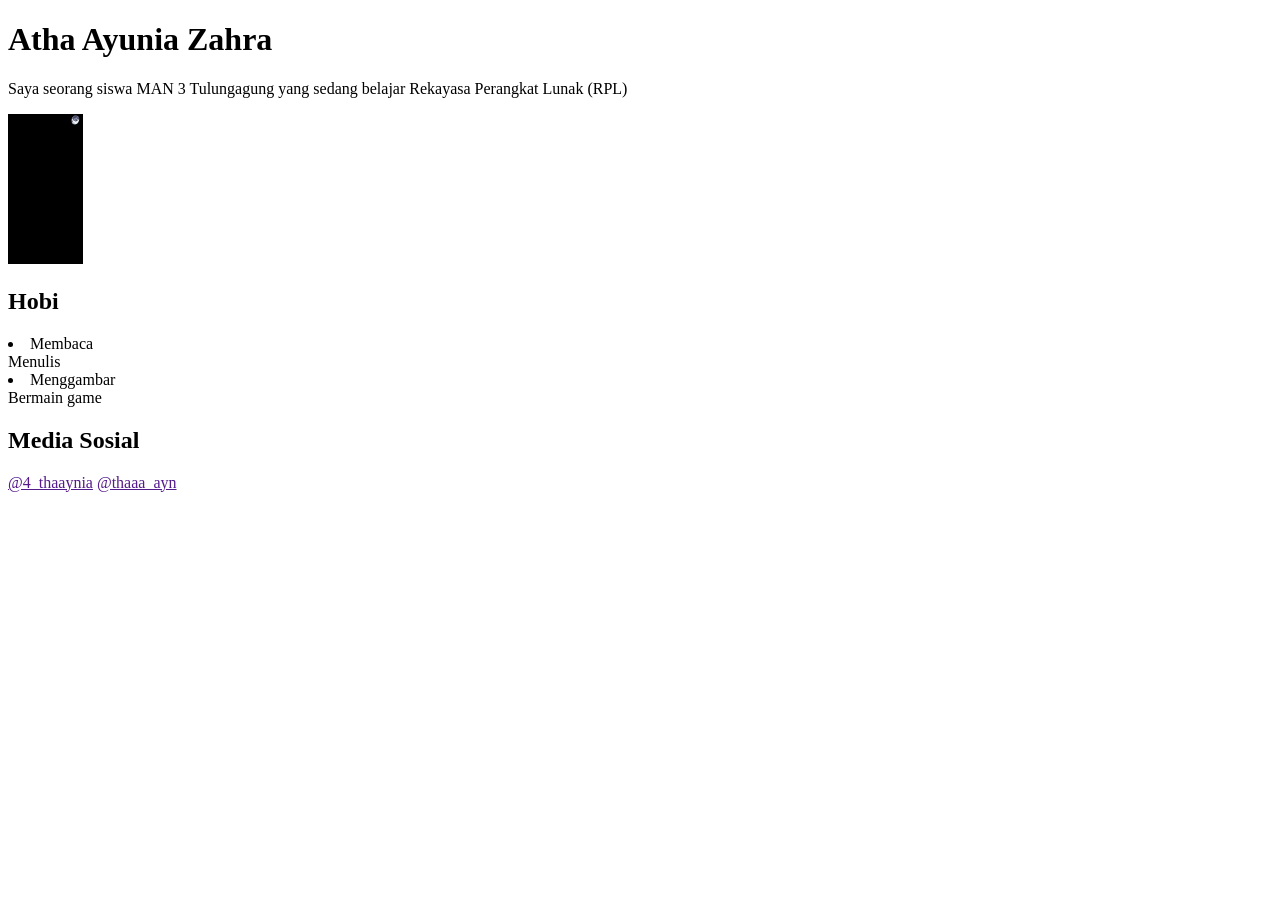
==== index.html @ d8264fe1 "Rename profile saya.html to index.html" ====
<!DOCTYPE html>
<html lang="en">

<head>
    <meta charset="UTF-8">
    <meta name="viewport" content="width=device-width, initial-scale=1.0">
    <title>Profile Saya</title>
</head>

<body>
    <h1>Atha Ayunia Zahra</h1>
    <p>Saya seorang siswa MAN 3 Tulungagung yang sedang
        belajar Rekayasa Perangkat Lunak (RPL)</p>
    <img src="images.png" alt="photo Profile" height="150px" />
    <section>
        <h2>Hobi</h2>
        <u1>
            <li>Membaca</li>
            <l1>Menulis</l1>
            <li>Menggambar</li>
            <l1>Bermain game</l1>
            </l1>
        </u1>
    </section>
    <section>
        <h2>Media Sosial</h2>
        <a href="">@4_thaaynia</a>
        <a href="">@thaaa_ayn</a>
    </section>
</body>

</html>
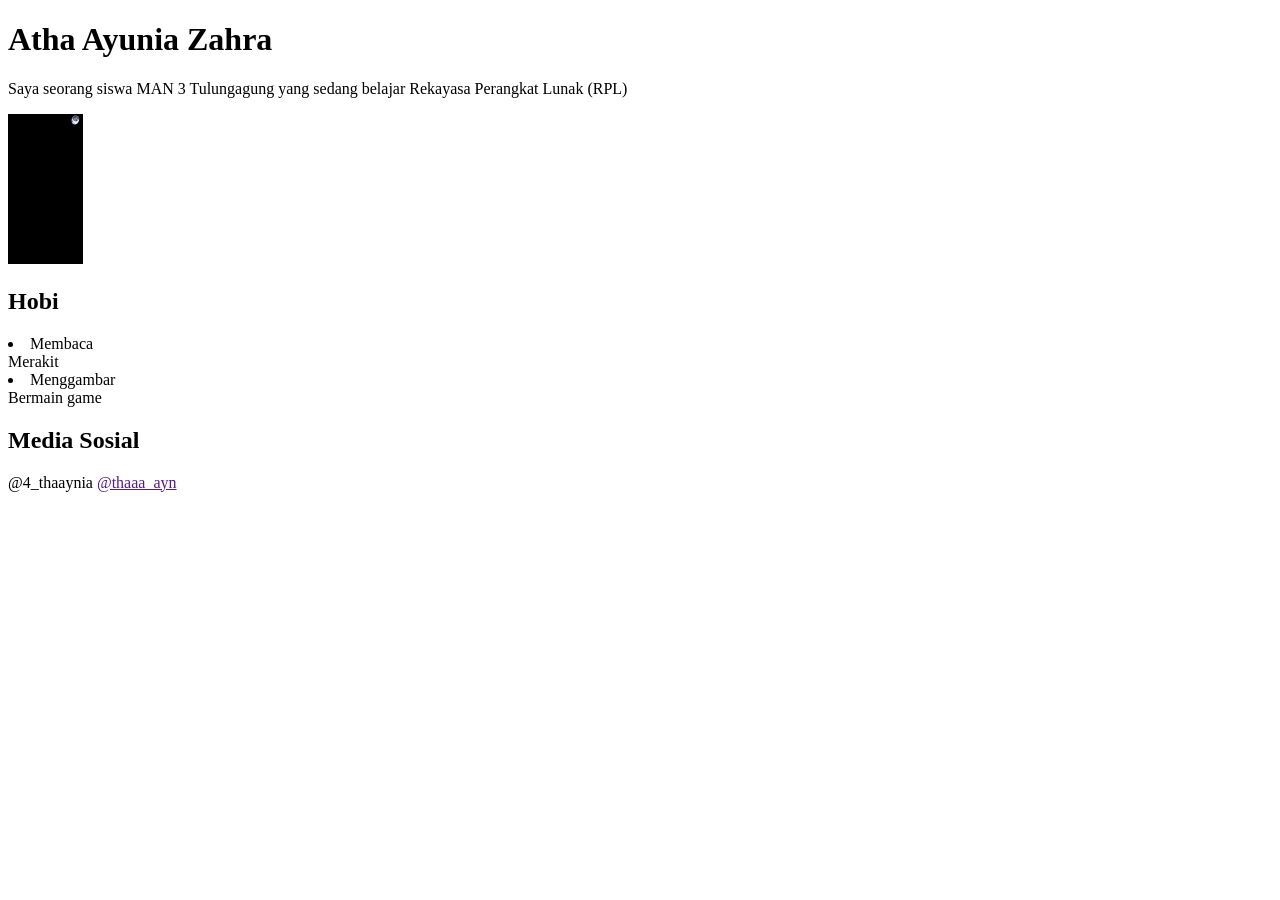
==== commit e0017187: "Merge branch 'main' of https://github.com/athaayunia3232-cpu/profile" ====
--- a/index.html
+++ b/index.html
@@ -16,7 +16,7 @@
         <h2>Hobi</h2>
         <u1>
             <li>Membaca</li>
-            <l1>Menulis</l1>
+            <l1>Merakit</l1>
             <li>Menggambar</li>
             <l1>Bermain game</l1>
             </l1>
@@ -24,7 +24,7 @@
     </section>
     <section>
         <h2>Media Sosial</h2>
-        <a href="">@4_thaaynia</a>
+        <a href=""></a> @4_thaaynia</a>
         <a href="">@thaaa_ayn</a>
     </section>
 </body>
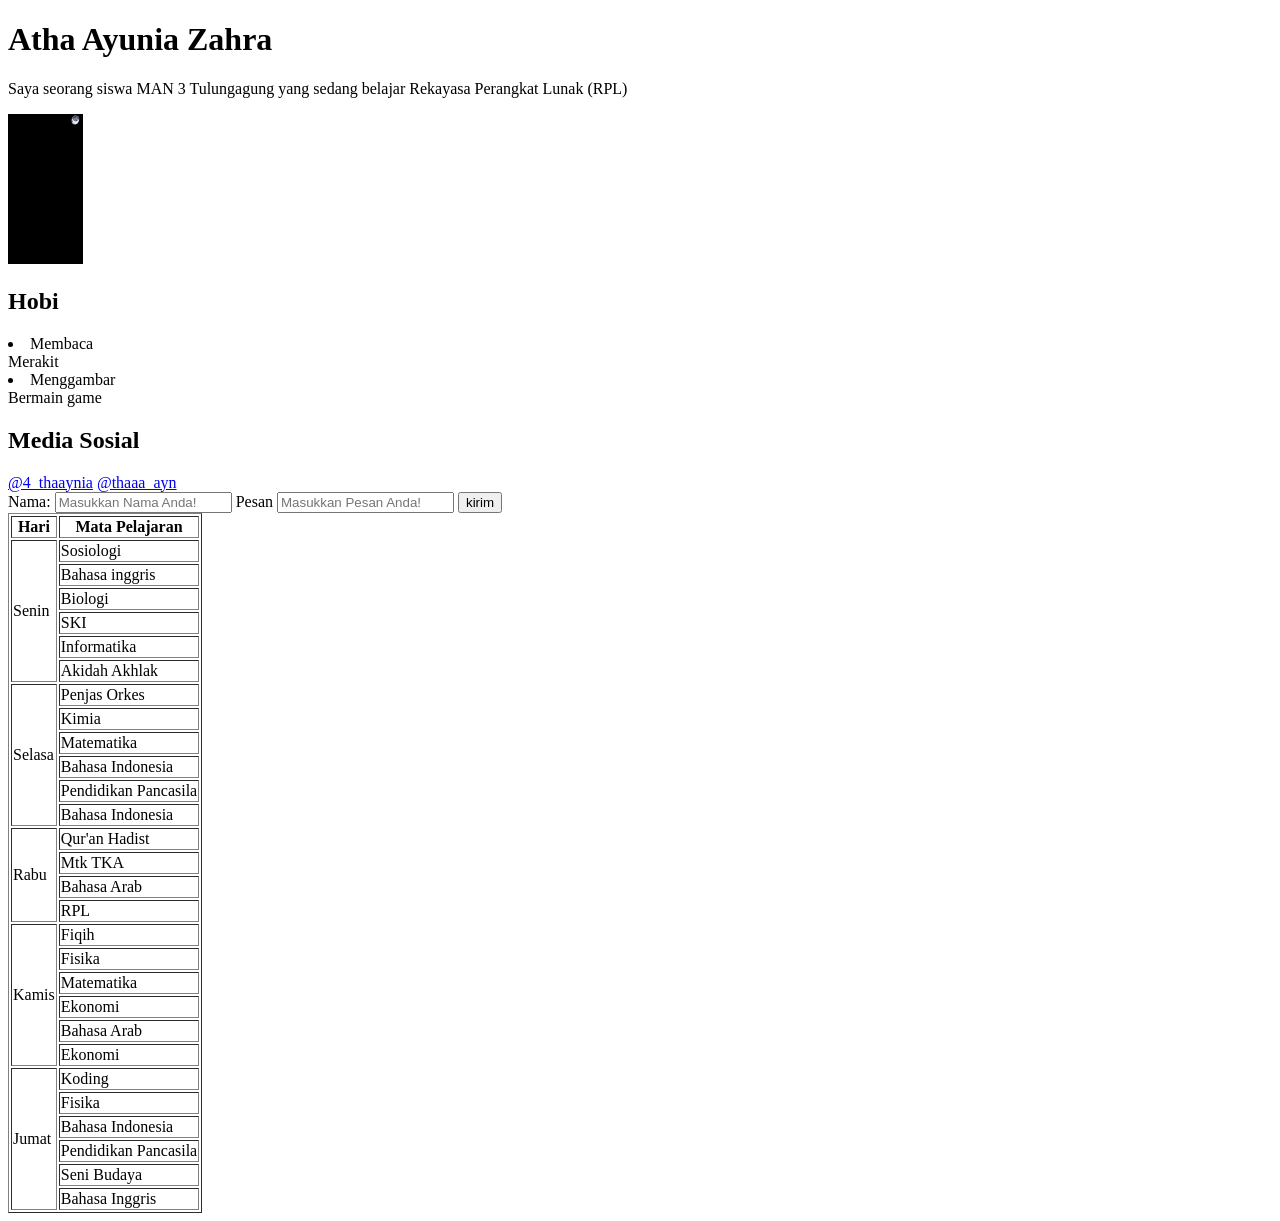
==== commit 3f5d4697: "Jadwal Pelajaran" ====
--- a/index.html
+++ b/index.html
@@ -23,10 +23,127 @@
         </u1>
     </section>
     <section>
-        <h2>Media Sosial</h2>
-        <a href=""></a> @4_thaaynia</a>
-        <a href="">@thaaa_ayn</a>
+        <div>
+            <h2>Media Sosial</h2>
+            <a href="https://instagram.com/4_thaaynia" target="_blank"> @4_thaaynia</a>
+            <a href="https://tiktok.com/thaaa_ayn" target="_blank"> @thaaa_ayn</a>
+        </div>
     </section>
+    <form>
+        <label>Nama:</label>
+        <input type="text" placeholder="Masukkan Nama Anda!">
+
+        <label>Pesan</label>
+        <input type="text" placeholder="Masukkan Pesan Anda!">
+
+        <button type="submit">kirim</button>
+    </form>
+    </section>
+    <!--Jadwal Pelajaran-->
+    <table border>
+        <thead>
+            <tr>
+                <th>Hari</th>
+                <th>Mata Pelajaran</th>
+            </tr>
+        </thead>
+
+        <tbody>
+            <tr>
+                <td rowspan="6">Senin</td>
+                <td>Sosiologi</td>
+            </tr>
+            <tr>
+                <td>Bahasa inggris</td>
+            </tr>
+            <tr>
+                <td>Biologi</td>
+            </tr>
+            <tr>
+                <td>SKI</td>
+            </tr>
+            <tr>
+                <td>Informatika</td>
+            </tr>
+            <tr>
+                <td>Akidah Akhlak</td>
+            </tr>
+            <tr>
+                <td rowspan="6">Selasa</td>
+                <td>Penjas Orkes</td>
+            </tr>
+            <tr>
+                <td>Kimia</td>
+            </tr>
+            <tr>
+                <td>Matematika</td>
+            </tr>
+            <tr>
+                <td>Bahasa Indonesia</td>
+            </tr>
+            <tr>
+                <td>Pendidikan Pancasila</td>
+            </tr>
+            <tr>
+                <td>Bahasa Indonesia</td>
+            </tr>
+            <tr>
+                <td rowspan="4">Rabu</td>
+                <td>Qur'an Hadist</td>
+            </tr>
+            <tr>
+                <td>Mtk TKA</td>
+            </tr>
+            <tr>
+                <td>Bahasa Arab</td>
+            </tr>
+            <tr>
+                <td>RPL</td>
+            </tr>
+            <tr>
+                <td rowspan="6">Kamis</td>
+                <td>Fiqih</td>
+            </tr>
+            <tr>
+                <td>Fisika</td>
+            </tr>
+            <tr>
+                <td>Matematika</td>
+            </tr>
+            <tr>
+                <td>Ekonomi</td>
+            </tr>
+            <tr>
+                <td>Bahasa Arab</td>
+            </tr>
+            <tr>
+                <td>Ekonomi</td>
+            </tr>
+            <tr>
+                <td rowspan="6">Jumat</td>
+                <td>Koding</td>
+            </tr>
+            <tr>
+                <td>Fisika</td>
+            </tr>
+            <tr>
+                <td>Bahasa Indonesia</td>
+            </tr>
+            <tr>
+                <td>Pendidikan Pancasila</td>
+            </tr>
+            <tr>
+                <td>Seni Budaya</td>
+            </tr>
+            <tr>
+                <td>Bahasa Inggris</td>
+            </tr>
+
+            <body></body>
+        </tbody>
+
+    </table>
+
 </body>
 
-</html>
+</html>
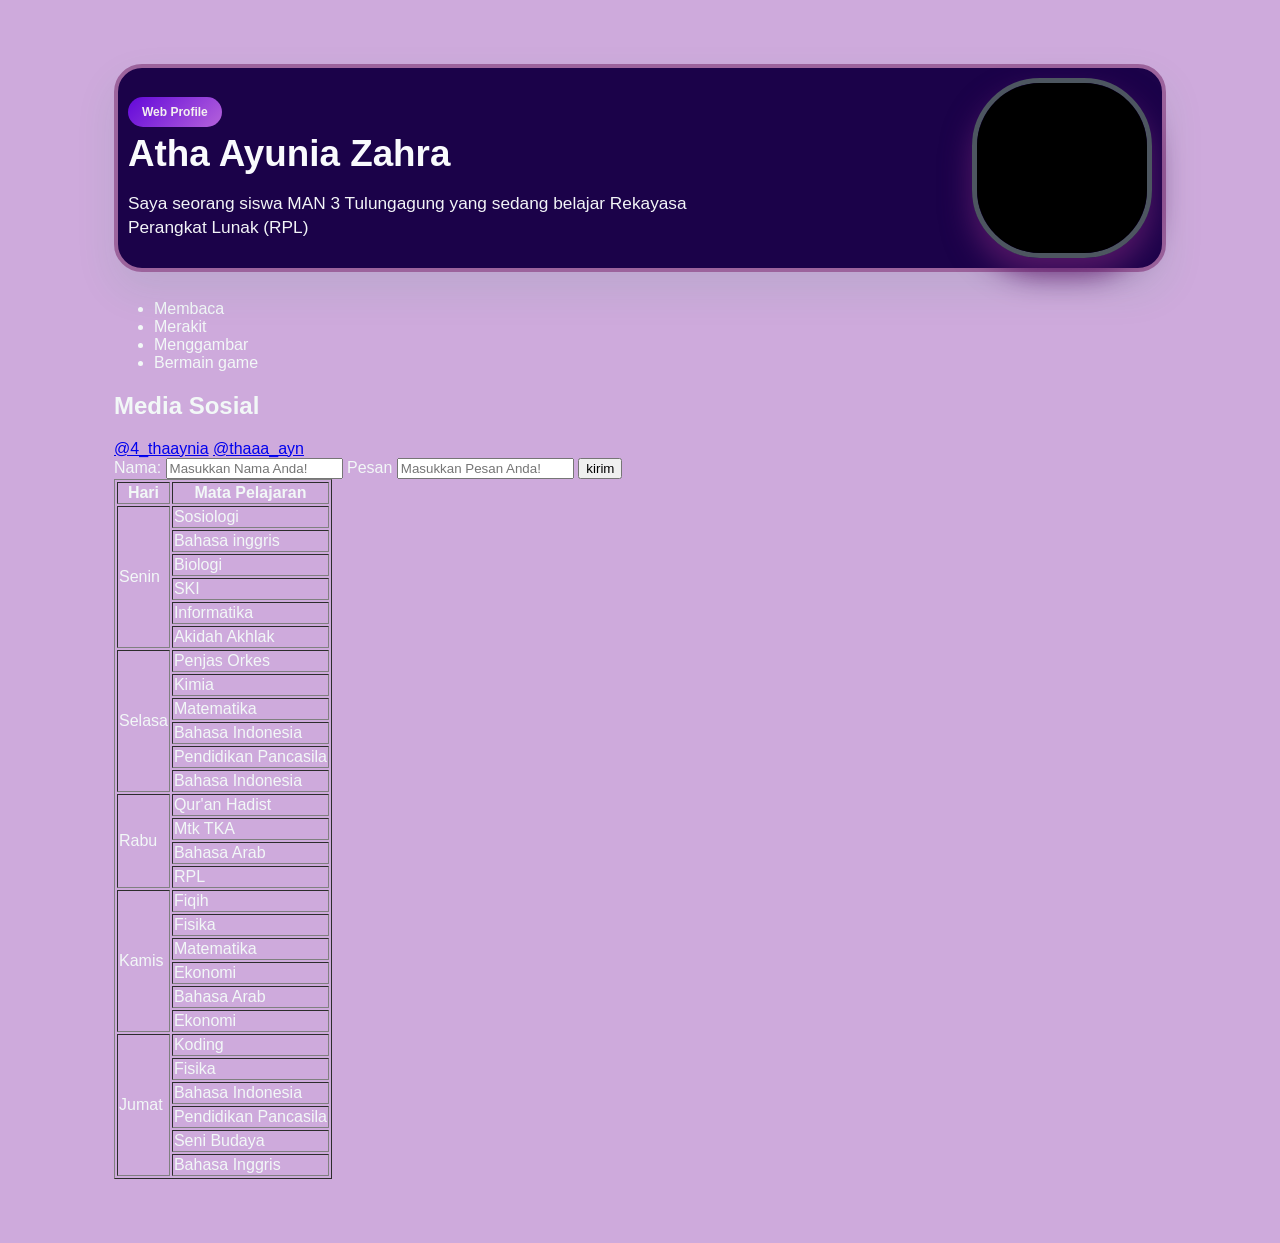
==== commit 6110d288: "web profile" ====
--- a/index.html
+++ b/index.html
@@ -5,145 +5,148 @@
     <meta charset="UTF-8">
     <meta name="viewport" content="width=device-width, initial-scale=1.0">
     <title>Profile Saya</title>
+    <link rel="stylesheet" href="style.css">
 </head>
 
 <body>
-    <h1>Atha Ayunia Zahra</h1>
-    <p>Saya seorang siswa MAN 3 Tulungagung yang sedang
-        belajar Rekayasa Perangkat Lunak (RPL)</p>
-    <img src="images.png" alt="photo Profile" height="150px" />
-    <section>
-        <h2>Hobi</h2>
-        <u1>
+    <div class="page">
+        <header class="hero">
+            <div class="profile-content">
+                <span class="badge">Web Profile</span>
+                <h1 id="text1" class="judul judul-besar">Atha Ayunia Zahra</h1>
+                <p id="text2" class="judul">
+                    Saya seorang siswa MAN 3 Tulungagung yang sedang
+                    belajar Rekayasa Perangkat Lunak (RPL)
+                </p>
+            </div>
+            <img src="images.png" alt="photo Profile" class="profile-photo">
+        </header>
+
+        <ul>
             <li>Membaca</li>
-            <l1>Merakit</l1>
+            <li>Merakit</li>
             <li>Menggambar</li>
-            <l1>Bermain game</l1>
-            </l1>
-        </u1>
-    </section>
-    <section>
-        <div>
-            <h2>Media Sosial</h2>
-            <a href="https://instagram.com/4_thaaynia" target="_blank"> @4_thaaynia</a>
-            <a href="https://tiktok.com/thaaa_ayn" target="_blank"> @thaaa_ayn</a>
-        </div>
-    </section>
-    <form>
-        <label>Nama:</label>
-        <input type="text" placeholder="Masukkan Nama Anda!">
+            <li>Bermain game</li>
+        </ul>
+        </section>
+        <section>
+            <div>
+                <h2>Media Sosial</h2>
+                <a href="https://instagram.com/4_thaaynia" target="_blank"> @4_thaaynia</a>
+                <a href="https://www.tiktok.com/@thaaa_ayn?is_from_webapp=1&sender_device=pc" target="_blank">
+                    @thaaa_ayn</a>
+            </div>
+        </section>
+        <form>
+            <label>Nama:</label>
+            <input type="text" placeholder="Masukkan Nama Anda!">
 
-        <label>Pesan</label>
-        <input type="text" placeholder="Masukkan Pesan Anda!">
+            <label>Pesan</label>
+            <input type="text" placeholder="Masukkan Pesan Anda!">
 
-        <button type="submit">kirim</button>
-    </form>
-    </section>
-    <!--Jadwal Pelajaran-->
-    <table border>
-        <thead>
-            <tr>
-                <th>Hari</th>
-                <th>Mata Pelajaran</th>
-            </tr>
-        </thead>
+            <button type="submit">kirim</button>
+        </form>
+        </section>
+        <!--Jadwal Pelajaran-->
+        <table border>
+            <thead>
+                <tr>
+                    <th>Hari</th>
+                    <th>Mata Pelajaran</th>
+                </tr>
+            </thead>
 
-        <tbody>
-            <tr>
-                <td rowspan="6">Senin</td>
-                <td>Sosiologi</td>
-            </tr>
-            <tr>
-                <td>Bahasa inggris</td>
-            </tr>
-            <tr>
-                <td>Biologi</td>
-            </tr>
-            <tr>
-                <td>SKI</td>
-            </tr>
-            <tr>
-                <td>Informatika</td>
-            </tr>
-            <tr>
-                <td>Akidah Akhlak</td>
-            </tr>
-            <tr>
-                <td rowspan="6">Selasa</td>
-                <td>Penjas Orkes</td>
-            </tr>
-            <tr>
-                <td>Kimia</td>
-            </tr>
-            <tr>
-                <td>Matematika</td>
-            </tr>
-            <tr>
-                <td>Bahasa Indonesia</td>
-            </tr>
-            <tr>
-                <td>Pendidikan Pancasila</td>
-            </tr>
-            <tr>
-                <td>Bahasa Indonesia</td>
-            </tr>
-            <tr>
-                <td rowspan="4">Rabu</td>
-                <td>Qur'an Hadist</td>
-            </tr>
-            <tr>
-                <td>Mtk TKA</td>
-            </tr>
-            <tr>
-                <td>Bahasa Arab</td>
-            </tr>
-            <tr>
-                <td>RPL</td>
-            </tr>
-            <tr>
-                <td rowspan="6">Kamis</td>
-                <td>Fiqih</td>
-            </tr>
-            <tr>
-                <td>Fisika</td>
-            </tr>
-            <tr>
-                <td>Matematika</td>
-            </tr>
-            <tr>
-                <td>Ekonomi</td>
-            </tr>
-            <tr>
-                <td>Bahasa Arab</td>
-            </tr>
-            <tr>
-                <td>Ekonomi</td>
-            </tr>
-            <tr>
-                <td rowspan="6">Jumat</td>
-                <td>Koding</td>
-            </tr>
-            <tr>
-                <td>Fisika</td>
-            </tr>
-            <tr>
-                <td>Bahasa Indonesia</td>
-            </tr>
-            <tr>
-                <td>Pendidikan Pancasila</td>
-            </tr>
-            <tr>
-                <td>Seni Budaya</td>
-            </tr>
-            <tr>
-                <td>Bahasa Inggris</td>
-            </tr>
-
-            <body></body>
-        </tbody>
-
-    </table>
-
+            <tbody>
+                <tr>
+                    <td rowspan="6">Senin</td>
+                    <td>Sosiologi</td>
+                </tr>
+                <tr>
+                    <td>Bahasa inggris</td>
+                </tr>
+                <tr>
+                    <td>Biologi</td>
+                </tr>
+                <tr>
+                    <td>SKI</td>
+                </tr>
+                <tr>
+                    <td>Informatika</td>
+                </tr>
+                <tr>
+                    <td>Akidah Akhlak</td>
+                </tr>
+                <tr>
+                    <td rowspan="6">Selasa</td>
+                    <td>Penjas Orkes</td>
+                </tr>
+                <tr>
+                    <td>Kimia</td>
+                </tr>
+                <tr>
+                    <td>Matematika</td>
+                </tr>
+                <tr>
+                    <td>Bahasa Indonesia</td>
+                </tr>
+                <tr>
+                    <td>Pendidikan Pancasila</td>
+                </tr>
+                <tr>
+                    <td>Bahasa Indonesia</td>
+                </tr>
+                <tr>
+                    <td rowspan="4">Rabu</td>
+                    <td>Qur'an Hadist</td>
+                </tr>
+                <tr>
+                    <td>Mtk TKA</td>
+                </tr>
+                <tr>
+                    <td>Bahasa Arab</td>
+                </tr>
+                <tr>
+                    <td>RPL</td>
+                </tr>
+                <tr>
+                    <td rowspan="6">Kamis</td>
+                    <td>Fiqih</td>
+                </tr>
+                <tr>
+                    <td>Fisika</td>
+                </tr>
+                <tr>
+                    <td>Matematika</td>
+                </tr>
+                <tr>
+                    <td>Ekonomi</td>
+                </tr>
+                <tr>
+                    <td>Bahasa Arab</td>
+                </tr>
+                <tr>
+                    <td>Ekonomi</td>
+                </tr>
+                <tr>
+                    <td rowspan="6">Jumat</td>
+                    <td>Koding</td>
+                </tr>
+                <tr>
+                    <td>Fisika</td>
+                </tr>
+                <tr>
+                    <td>Bahasa Indonesia</td>
+                </tr>
+                <tr>
+                    <td>Pendidikan Pancasila</td>
+                </tr>
+                <tr>
+                    <td>Seni Budaya</td>
+                </tr>
+                <tr>
+                    <td>Bahasa Inggris</td>
+                </tr>
+            </tbody>
+        </table>
 </body>
-
 </html>
--- a/style.css
+++ b/style.css
@@ -0,0 +1,77 @@
+* {
+    box-sizing: border-box;
+}
+
+body {
+    margin: 0;
+    font-family: 'Segoe UI', Tahoma, Geneva, Verdana, sans-serif;
+    background-color: hsla(283, 42%, 69%, 0.753);
+    color: rgb(242, 248, 247)
+}
+
+.page {
+    max-width: 1100px;
+    margin: 40px auto;
+    padding: 24px;
+}
+
+.hero {
+    display: flex;
+    align-items: center;
+    justify-content: space-between;
+    gap: 30px;
+    background: rgb(27, 2, 73);
+    backdrop-filter: blur(10px);
+    border: 4px solid hsl(300, 22%, 50%);
+    box-shadow: 0 18px 40px rgba(26, 145, 89, 0.1);
+    border-radius: 28px;
+    padding: 10px;
+    margin-bottom: 28px;
+}
+
+.profile-content {
+    flex: 1;
+}
+
+.badge {
+    display: inline-block;
+    background: linear-gradient(135deg, #6308da, hsl(281, 62%, 62%));
+    color: rgb(243, 240, 240);
+    padding: 8px 14px;
+    border-radius: 999px;
+    font-size: 12px;
+    font-weight: 700;
+}
+
+
+
+.judul {
+    margin: 0;
+    font-family: 'Plus Jakarta Sans', 'Segoe UI', Tahoma, Geneva, Verdana, sans-serif, sans-serif;
+    line-height: 1.4;
+}
+
+.judul-besar {
+    font-size: clamp(2.3rem, 2vw, 1.5rem);
+    font-weight: 800;
+    color: #f9fafd;
+    margin-top: 1px;
+}
+
+#text2 {
+    margin-top: 12px;
+    max-width: 620px;
+    font-size: 1.08rem;
+    color: hsl(216, 24%, 96%);
+    text-align: left;
+    background: transparent;
+}
+
+.profile-photo {
+    width: 180px;
+    height: 180px;
+    object-fit: cover;
+    border-radius: 68px;
+    border: 5px solid hsl(212, 11%, 34%);
+    box-shadow: 0 16px 30px rgba(89, 25, 105, 0.925);
+}
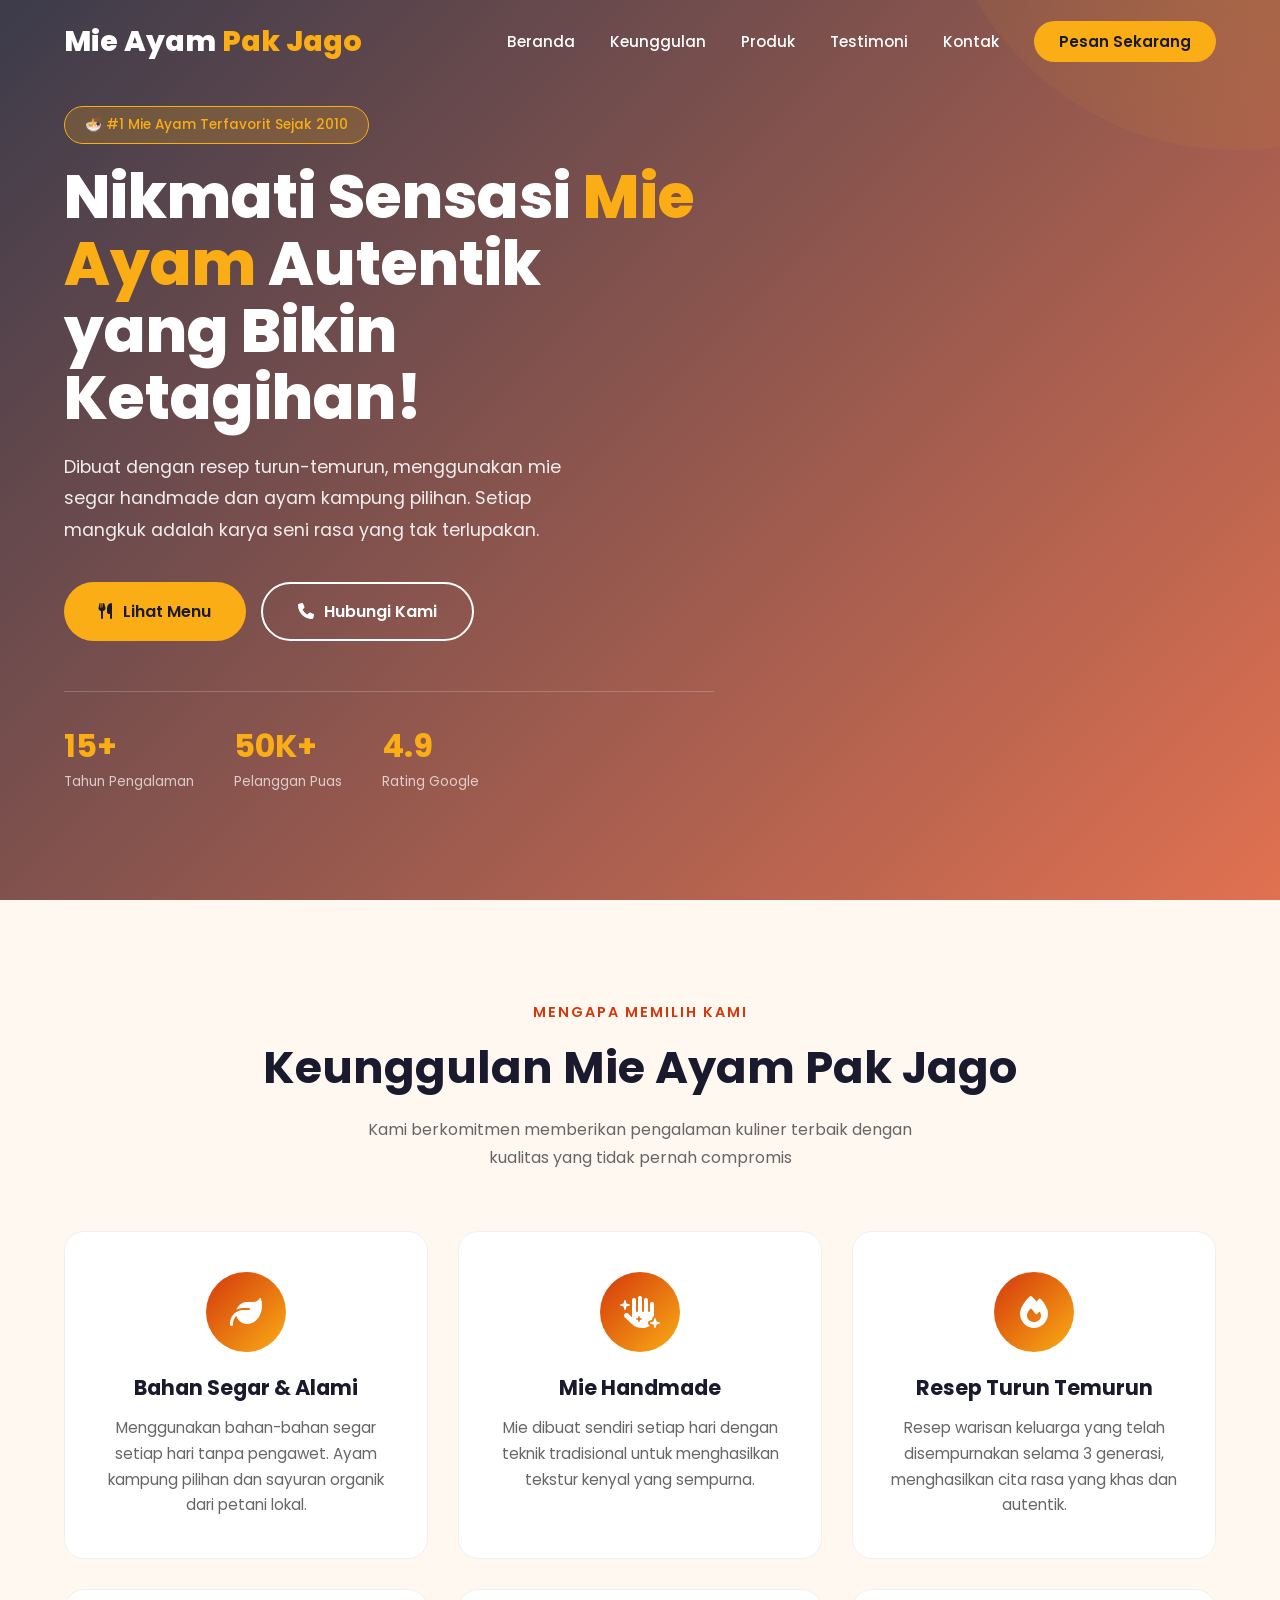
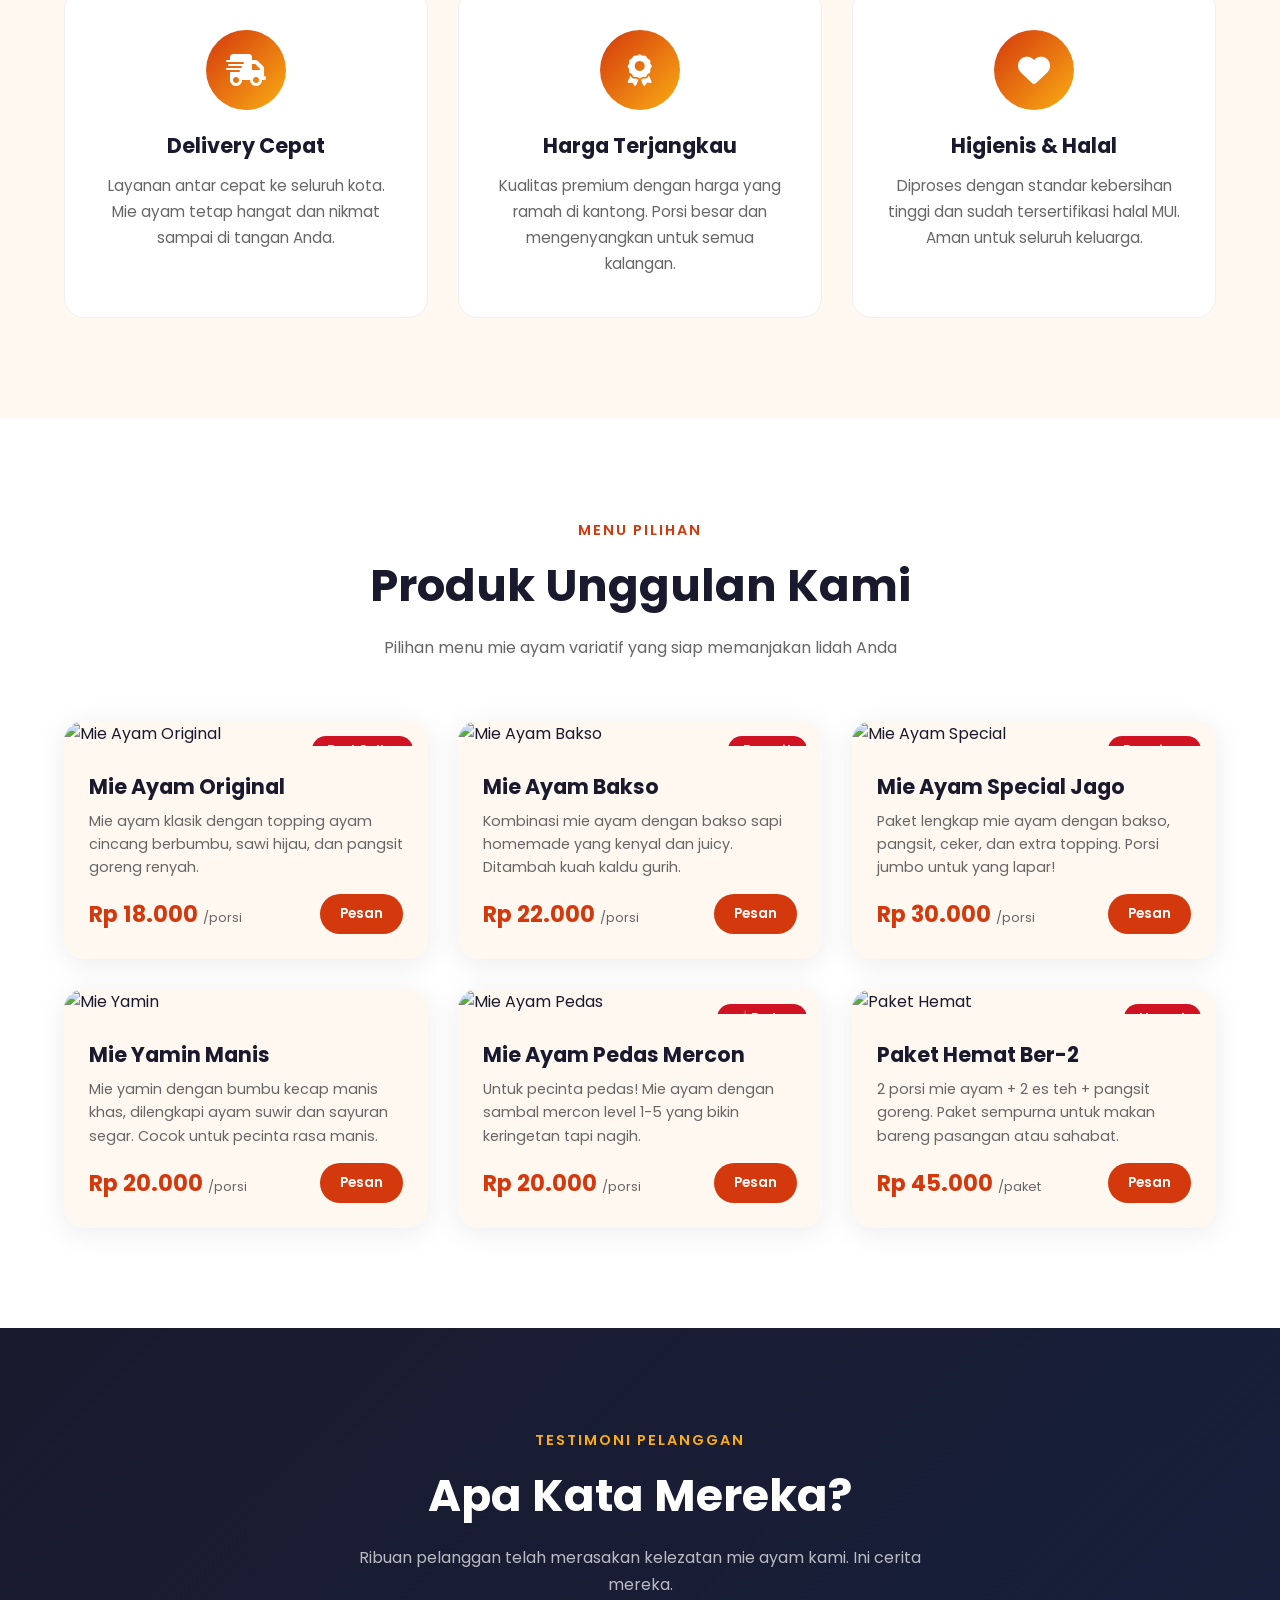
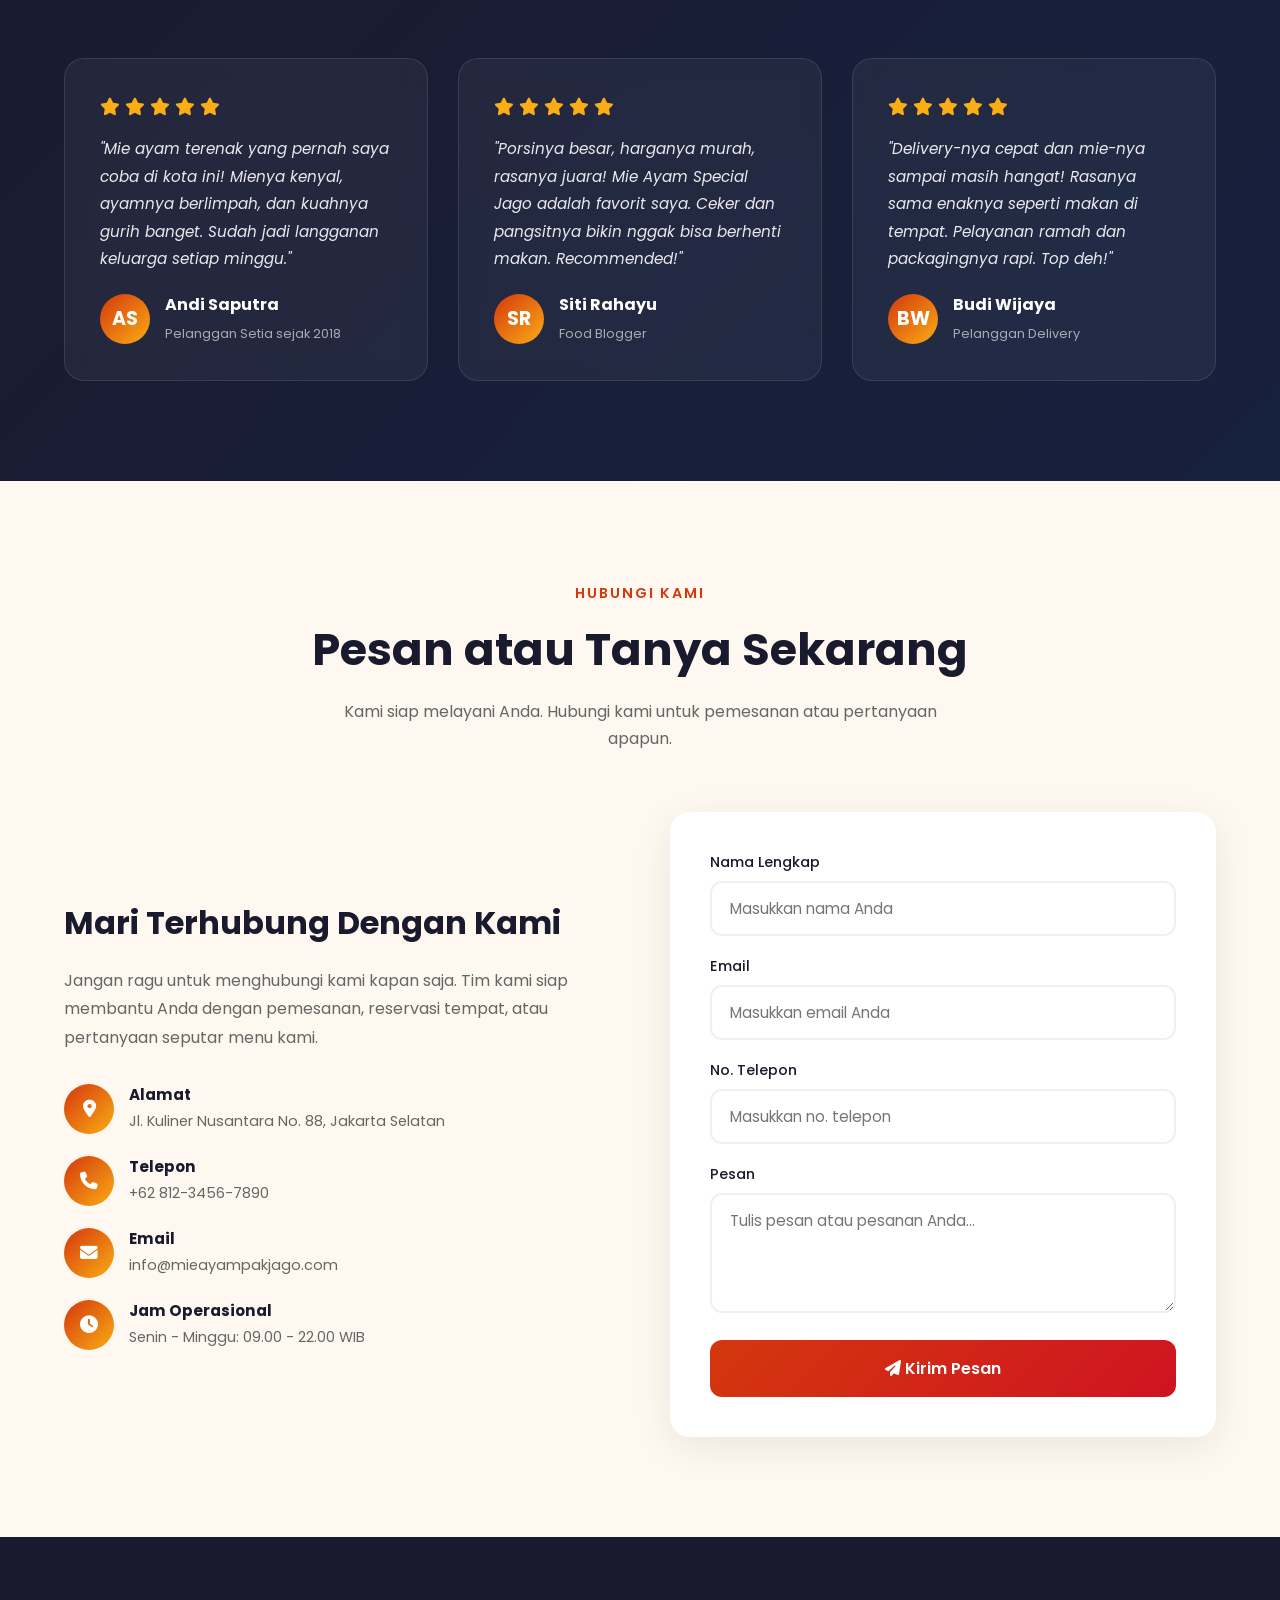
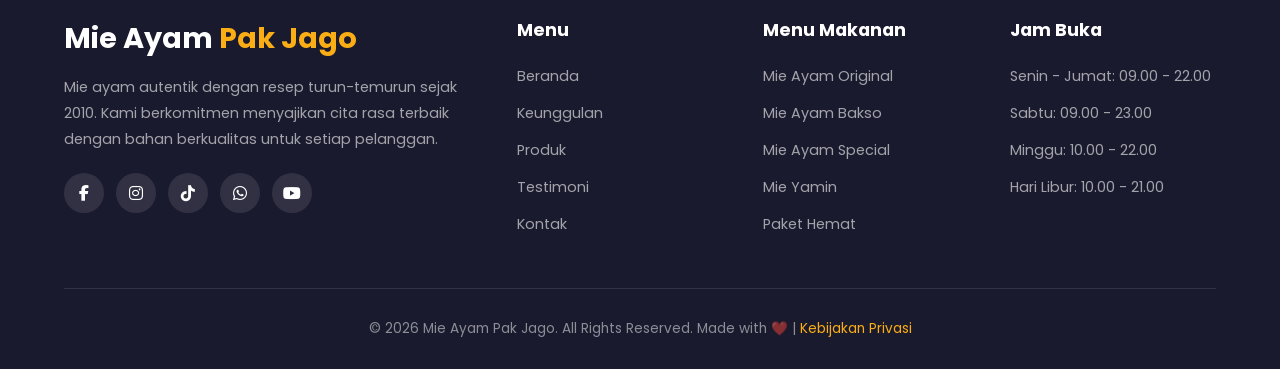
==== commit 43e10d82: "Landing Page" ====
--- a/index.html
+++ b/index.html
@@ -1,152 +1,1399 @@
 <!DOCTYPE html>
-<html lang="en">
-
+<html lang="id">
 <head>
     <meta charset="UTF-8">
     <meta name="viewport" content="width=device-width, initial-scale=1.0">
-    <title>Profile Saya</title>
-    <link rel="stylesheet" href="style.css">
+    <title>Mie Ayam Pak Jago - Mie Ayam Terenak di Kota</title>
+    <link href="https://fonts.googleapis.com/css2?family=Poppins:wght@300;400;500;600;700;800&display=swap" rel="stylesheet">
+    <link rel="stylesheet" href="https://cdnjs.cloudflare.com/ajax/libs/font-awesome/6.4.0/css/all.min.css">
+    <style>
+        * {
+            margin: 0;
+            padding: 0;
+            box-sizing: border-box;
+        }
+
+        :root {
+            --primary: #D4380D;
+            --secondary: #FAAD14;
+            --dark: #1A1A2E;
+            --light: #FFF8F0;
+            --accent: #CF1322;
+            --gray: #666;
+        }
+
+        html {
+            scroll-behavior: smooth;
+        }
+
+        body {
+            font-family: 'Poppins', sans-serif;
+            color: var(--dark);
+            overflow-x: hidden;
+            background: var(--light);
+        }
+
+        /* NAVBAR */
+        .navbar {
+            position: fixed;
+            top: 0;
+            left: 0;
+            width: 100%;
+            padding: 20px 5%;
+            display: flex;
+            justify-content: space-between;
+            align-items: center;
+            z-index: 1000;
+            transition: all 0.3s ease;
+        }
+
+        .navbar.scrolled {
+            background: rgba(255, 255, 255, 0.98);
+            padding: 12px 5%;
+            box-shadow: 0 2px 20px rgba(0,0,0,0.1);
+        }
+
+        .nav-logo {
+            font-size: 1.8rem;
+            font-weight: 800;
+            color: white;
+            text-decoration: none;
+            transition: color 0.3s;
+        }
+
+        .navbar.scrolled .nav-logo {
+            color: var(--primary);
+        }
+
+        .nav-logo span {
+            color: var(--secondary);
+        }
+
+        .nav-links {
+            display: flex;
+            list-style: none;
+            gap: 35px;
+        }
+
+        .nav-links a {
+            text-decoration: none;
+            color: white;
+            font-weight: 500;
+            font-size: 0.95rem;
+            transition: all 0.3s;
+            position: relative;
+        }
+
+        .navbar.scrolled .nav-links a {
+            color: var(--dark);
+        }
+
+        .nav-links a::after {
+            content: '';
+            position: absolute;
+            bottom: -5px;
+            left: 0;
+            width: 0;
+            height: 2px;
+            background: var(--secondary);
+            transition: width 0.3s;
+        }
+
+        .nav-links a:hover::after {
+            width: 100%;
+        }
+
+        .nav-links a:hover {
+            color: var(--secondary);
+        }
+
+        .nav-cta {
+            background: var(--secondary);
+            color: var(--dark) !important;
+            padding: 10px 25px;
+            border-radius: 50px;
+            font-weight: 600 !important;
+        }
+
+        .nav-cta::after {
+            display: none !important;
+        }
+
+        .nav-cta:hover {
+            background: var(--primary);
+            color: white !important;
+            transform: translateY(-2px);
+        }
+
+        .hamburger {
+            display: none;
+            flex-direction: column;
+            cursor: pointer;
+            gap: 5px;
+        }
+
+        .hamburger span {
+            width: 25px;
+            height: 3px;
+            background: white;
+            transition: all 0.3s;
+            border-radius: 2px;
+        }
+
+        .navbar.scrolled .hamburger span {
+            background: var(--dark);
+        }
+
+        /* HERO SECTION */
+        .hero {
+            min-height: 100vh;
+            background: linear-gradient(135deg, rgba(26, 26, 46, 0.85), rgba(212, 56, 13, 0.7)), 
+                        url('https://images.unsplash.com/photo-1569718212165-3a8278d5f624?w=1920') center/cover;
+            display: flex;
+            align-items: center;
+            padding: 0 5%;
+            position: relative;
+            overflow: hidden;
+        }
+
+        .hero::before {
+            content: '';
+            position: absolute;
+            top: -50%;
+            right: -20%;
+            width: 600px;
+            height: 600px;
+            background: radial-gradient(circle, rgba(250, 173, 20, 0.2), transparent);
+            border-radius: 50%;
+            animation: float 6s ease-in-out infinite;
+        }
+
+        @keyframes float {
+            0%, 100% { transform: translateY(0px); }
+            50% { transform: translateY(-30px); }
+        }
+
+        .hero-content {
+            max-width: 650px;
+            color: white;
+            animation: slideInLeft 1s ease;
+        }
+
+        @keyframes slideInLeft {
+            from { opacity: 0; transform: translateX(-50px); }
+            to { opacity: 1; transform: translateX(0); }
+        }
+
+        .hero-badge {
+            display: inline-block;
+            background: rgba(250, 173, 20, 0.2);
+            border: 1px solid var(--secondary);
+            color: var(--secondary);
+            padding: 8px 20px;
+            border-radius: 50px;
+            font-size: 0.85rem;
+            font-weight: 500;
+            margin-bottom: 20px;
+        }
+
+        .hero h1 {
+            font-size: 3.8rem;
+            font-weight: 800;
+            line-height: 1.1;
+            margin-bottom: 20px;
+        }
+
+        .hero h1 span {
+            color: var(--secondary);
+            position: relative;
+        }
+
+        .hero p {
+            font-size: 1.1rem;
+            line-height: 1.8;
+            opacity: 0.9;
+            margin-bottom: 35px;
+            max-width: 500px;
+        }
+
+        .hero-buttons {
+            display: flex;
+            gap: 15px;
+            flex-wrap: wrap;
+        }
+
+        .btn-primary {
+            background: var(--secondary);
+            color: var(--dark);
+            padding: 15px 35px;
+            border-radius: 50px;
+            text-decoration: none;
+            font-weight: 600;
+            font-size: 1rem;
+            transition: all 0.3s;
+            display: inline-flex;
+            align-items: center;
+            gap: 10px;
+            border: none;
+            cursor: pointer;
+        }
+
+        .btn-primary:hover {
+            background: white;
+            transform: translateY(-3px);
+            box-shadow: 0 10px 30px rgba(250, 173, 20, 0.4);
+        }
+
+        .btn-secondary {
+            background: transparent;
+            color: white;
+            padding: 15px 35px;
+            border-radius: 50px;
+            text-decoration: none;
+            font-weight: 600;
+            font-size: 1rem;
+            border: 2px solid white;
+            transition: all 0.3s;
+            display: inline-flex;
+            align-items: center;
+            gap: 10px;
+        }
+
+        .btn-secondary:hover {
+            background: white;
+            color: var(--dark);
+            transform: translateY(-3px);
+        }
+
+        .hero-stats {
+            display: flex;
+            gap: 40px;
+            margin-top: 50px;
+            padding-top: 30px;
+            border-top: 1px solid rgba(255,255,255,0.2);
+        }
+
+        .stat-item h3 {
+            font-size: 2rem;
+            color: var(--secondary);
+        }
+
+        .stat-item p {
+            font-size: 0.85rem;
+            opacity: 0.7;
+            margin-bottom: 0;
+        }
+
+        /* KEUNGGULAN SECTION */
+        .section {
+            padding: 100px 5%;
+        }
+
+        .section-header {
+            text-align: center;
+            margin-bottom: 60px;
+        }
+
+        .section-header .subtitle {
+            color: var(--primary);
+            font-weight: 600;
+            font-size: 0.9rem;
+            text-transform: uppercase;
+            letter-spacing: 2px;
+            margin-bottom: 10px;
+        }
+
+        .section-header h2 {
+            font-size: 2.8rem;
+            font-weight: 700;
+            color: var(--dark);
+            margin-bottom: 15px;
+        }
+
+        .section-header p {
+            color: var(--gray);
+            max-width: 600px;
+            margin: 0 auto;
+            line-height: 1.7;
+        }
+
+        .keunggulan-grid {
+            display: grid;
+            grid-template-columns: repeat(auto-fit, minmax(280px, 1fr));
+            gap: 30px;
+            max-width: 1200px;
+            margin: 0 auto;
+        }
+
+        .keunggulan-card {
+            background: white;
+            padding: 40px 30px;
+            border-radius: 20px;
+            text-align: center;
+            transition: all 0.3s;
+            border: 1px solid #f0f0f0;
+            position: relative;
+            overflow: hidden;
+        }
+
+        .keunggulan-card::before {
+            content: '';
+            position: absolute;
+            top: 0;
+            left: 0;
+            width: 100%;
+            height: 4px;
+            background: linear-gradient(90deg, var(--primary), var(--secondary));
+            transform: scaleX(0);
+            transition: transform 0.3s;
+        }
+
+        .keunggulan-card:hover::before {
+            transform: scaleX(1);
+        }
+
+        .keunggulan-card:hover {
+            transform: translateY(-10px);
+            box-shadow: 0 20px 60px rgba(0,0,0,0.1);
+        }
+
+        .keunggulan-icon {
+            width: 80px;
+            height: 80px;
+            background: linear-gradient(135deg, var(--primary), var(--secondary));
+            border-radius: 50%;
+            display: flex;
+            align-items: center;
+            justify-content: center;
+            margin: 0 auto 20px;
+            font-size: 2rem;
+            color: white;
+        }
+
+        .keunggulan-card h3 {
+            font-size: 1.3rem;
+            margin-bottom: 12px;
+            color: var(--dark);
+        }
+
+        .keunggulan-card p {
+            color: var(--gray);
+            line-height: 1.7;
+            font-size: 0.95rem;
+        }
+
+        /* PRODUK SECTION */
+        .produk-section {
+            background: white;
+        }
+
+        .produk-grid {
+            display: grid;
+            grid-template-columns: repeat(auto-fit, minmax(300px, 1fr));
+            gap: 30px;
+            max-width: 1200px;
+            margin: 0 auto;
+        }
+
+        .produk-card {
+            border-radius: 20px;
+            overflow: hidden;
+            box-shadow: 0 5px 30px rgba(0,0,0,0.08);
+            transition: all 0.3s;
+            background: var(--light);
+        }
+
+        .produk-card:hover {
+            transform: translateY(-10px);
+            box-shadow: 0 20px 60px rgba(0,0,0,0.15);
+        }
+
+        .produk-img {
+            width: 100%;
+            height: 250px;
+            object-fit: cover;
+            transition: transform 0.3s;
+        }
+
+        .produk-card:hover .produk-img {
+            transform: scale(1.05);
+        }
+
+        .produk-img-wrapper {
+            overflow: hidden;
+            position: relative;
+        }
+
+        .produk-badge {
+            position: absolute;
+            top: 15px;
+            right: 15px;
+            background: var(--accent);
+            color: white;
+            padding: 5px 15px;
+            border-radius: 50px;
+            font-size: 0.8rem;
+            font-weight: 600;
+        }
+
+        .produk-info {
+            padding: 25px;
+        }
+
+        .produk-info h3 {
+            font-size: 1.3rem;
+            margin-bottom: 8px;
+            color: var(--dark);
+        }
+
+        .produk-info p {
+            color: var(--gray);
+            font-size: 0.9rem;
+            line-height: 1.6;
+            margin-bottom: 15px;
+        }
+
+        .produk-footer {
+            display: flex;
+            justify-content: space-between;
+            align-items: center;
+        }
+
+        .produk-price {
+            font-size: 1.4rem;
+            font-weight: 700;
+            color: var(--primary);
+        }
+
+        .produk-price small {
+            font-size: 0.8rem;
+            color: var(--gray);
+            font-weight: 400;
+        }
+
+        .btn-order {
+            background: var(--primary);
+            color: white;
+            padding: 10px 20px;
+            border-radius: 50px;
+            text-decoration: none;
+            font-size: 0.85rem;
+            font-weight: 600;
+            transition: all 0.3s;
+        }
+
+        .btn-order:hover {
+            background: var(--dark);
+            transform: scale(1.05);
+        }
+
+        /* TESTIMONI SECTION */
+        .testimoni-section {
+            background: linear-gradient(135deg, var(--dark), #16213E);
+            color: white;
+        }
+
+        .testimoni-section .section-header h2 {
+            color: white;
+        }
+
+        .testimoni-section .section-header p {
+            color: rgba(255,255,255,0.7);
+        }
+
+        .testimoni-section .section-header .subtitle {
+            color: var(--secondary);
+        }
+
+        .testimoni-grid {
+            display: grid;
+            grid-template-columns: repeat(auto-fit, minmax(320px, 1fr));
+            gap: 30px;
+            max-width: 1200px;
+            margin: 0 auto;
+        }
+
+        .testimoni-card {
+            background: rgba(255,255,255,0.05);
+            backdrop-filter: blur(10px);
+            border: 1px solid rgba(255,255,255,0.1);
+            padding: 35px;
+            border-radius: 20px;
+            transition: all 0.3s;
+        }
+
+        .testimoni-card:hover {
+            background: rgba(255,255,255,0.1);
+            transform: translateY(-5px);
+        }
+
+        .testimoni-stars {
+            color: var(--secondary);
+            margin-bottom: 15px;
+            font-size: 1.1rem;
+        }
+
+        .testimoni-card p {
+            font-style: italic;
+            line-height: 1.8;
+            opacity: 0.9;
+            margin-bottom: 20px;
+            font-size: 0.95rem;
+        }
+
+        .testimoni-author {
+            display: flex;
+            align-items: center;
+            gap: 15px;
+        }
+
+        .testimoni-avatar {
+            width: 50px;
+            height: 50px;
+            border-radius: 50%;
+            background: linear-gradient(135deg, var(--primary), var(--secondary));
+            display: flex;
+            align-items: center;
+            justify-content: center;
+            font-weight: 700;
+            font-size: 1.2rem;
+        }
+
+        .testimoni-author-info h4 {
+            font-size: 1rem;
+            margin-bottom: 3px;
+        }
+
+        .testimoni-author-info span {
+            font-size: 0.8rem;
+            opacity: 0.6;
+        }
+
+        /* KONTAK SECTION */
+        .kontak-section {
+            background: var(--light);
+        }
+
+        .kontak-wrapper {
+            display: grid;
+            grid-template-columns: 1fr 1fr;
+            gap: 60px;
+            max-width: 1200px;
+            margin: 0 auto;
+            align-items: center;
+        }
+
+        .kontak-info h3 {
+            font-size: 2rem;
+            margin-bottom: 20px;
+            color: var(--dark);
+        }
+
+        .kontak-info p {
+            color: var(--gray);
+            line-height: 1.8;
+            margin-bottom: 30px;
+        }
+
+        .kontak-detail {
+            display: flex;
+            flex-direction: column;
+            gap: 20px;
+        }
+
+        .kontak-item {
+            display: flex;
+            align-items: center;
+            gap: 15px;
+        }
+
+        .kontak-item-icon {
+            width: 50px;
+            height: 50px;
+            background: linear-gradient(135deg, var(--primary), var(--secondary));
+            border-radius: 50%;
+            display: flex;
+            align-items: center;
+            justify-content: center;
+            color: white;
+            font-size: 1.1rem;
+            flex-shrink: 0;
+        }
+
+        .kontak-item-text h4 {
+            font-size: 0.95rem;
+            margin-bottom: 3px;
+        }
+
+        .kontak-item-text p {
+            font-size: 0.9rem;
+            color: var(--gray);
+            margin-bottom: 0;
+        }
+
+        .kontak-form {
+            background: white;
+            padding: 40px;
+            border-radius: 20px;
+            box-shadow: 0 10px 40px rgba(0,0,0,0.08);
+        }
+
+        .form-group {
+            margin-bottom: 20px;
+        }
+
+        .form-group label {
+            display: block;
+            margin-bottom: 8px;
+            font-weight: 500;
+            font-size: 0.9rem;
+            color: var(--dark);
+        }
+
+        .form-group input,
+        .form-group textarea {
+            width: 100%;
+            padding: 14px 18px;
+            border: 2px solid #f0f0f0;
+            border-radius: 12px;
+            font-family: 'Poppins', sans-serif;
+            font-size: 0.95rem;
+            transition: border-color 0.3s;
+            outline: none;
+        }
+
+        .form-group input:focus,
+        .form-group textarea:focus {
+            border-color: var(--primary);
+        }
+
+        .form-group textarea {
+            height: 120px;
+            resize: vertical;
+        }
+
+        .btn-submit {
+            width: 100%;
+            background: linear-gradient(135deg, var(--primary), var(--accent));
+            color: white;
+            padding: 16px;
+            border: none;
+            border-radius: 12px;
+            font-size: 1rem;
+            font-weight: 600;
+            cursor: pointer;
+            transition: all 0.3s;
+            font-family: 'Poppins', sans-serif;
+        }
+
+        .btn-submit:hover {
+            transform: translateY(-3px);
+            box-shadow: 0 10px 30px rgba(212, 56, 13, 0.4);
+        }
+
+        /* FOOTER */
+        .footer {
+            background: var(--dark);
+            color: white;
+            padding: 80px 5% 30px;
+        }
+
+        .footer-grid {
+            display: grid;
+            grid-template-columns: 2fr 1fr 1fr 1fr;
+            gap: 40px;
+            max-width: 1200px;
+            margin: 0 auto;
+            padding-bottom: 40px;
+            border-bottom: 1px solid rgba(255,255,255,0.1);
+        }
+
+        .footer-brand h3 {
+            font-size: 1.8rem;
+            margin-bottom: 15px;
+        }
+
+        .footer-brand h3 span {
+            color: var(--secondary);
+        }
+
+        .footer-brand p {
+            color: rgba(255,255,255,0.6);
+            line-height: 1.8;
+            margin-bottom: 20px;
+            font-size: 0.9rem;
+        }
+
+        .footer-social {
+            display: flex;
+            gap: 12px;
+        }
+
+        .footer-social a {
+            width: 40px;
+            height: 40px;
+            background: rgba(255,255,255,0.1);
+            border-radius: 50%;
+            display: flex;
+            align-items: center;
+            justify-content: center;
+            color: white;
+            text-decoration: none;
+            transition: all 0.3s;
+        }
+
+        .footer-social a:hover {
+            background: var(--secondary);
+            color: var(--dark);
+            transform: translateY(-3px);
+        }
+
+        .footer-links h4 {
+            font-size: 1.1rem;
+            margin-bottom: 20px;
+            color: white;
+        }
+
+        .footer-links ul {
+            list-style: none;
+        }
+
+        .footer-links ul li {
+            margin-bottom: 12px;
+        }
+
+        .footer-links ul li a {
+            color: rgba(255,255,255,0.6);
+            text-decoration: none;
+            font-size: 0.9rem;
+            transition: all 0.3s;
+        }
+
+        .footer-links ul li a:hover {
+            color: var(--secondary);
+            padding-left: 5px;
+        }
+
+        .footer-bottom {
+            text-align: center;
+            padding-top: 30px;
+            max-width: 1200px;
+            margin: 0 auto;
+        }
+
+        .footer-bottom p {
+            color: rgba(255,255,255,0.5);
+            font-size: 0.85rem;
+        }
+
+        .footer-bottom a {
+            color: var(--secondary);
+            text-decoration: none;
+        }
+
+        /* SCROLL TO TOP */
+        .scroll-top {
+            position: fixed;
+            bottom: 30px;
+            right: 30px;
+            width: 50px;
+            height: 50px;
+            background: var(--primary);
+            color: white;
+            border-radius: 50%;
+            display: flex;
+            align-items: center;
+            justify-content: center;
+            cursor: pointer;
+            opacity: 0;
+            visibility: hidden;
+            transition: all 0.3s;
+            border: none;
+            font-size: 1.2rem;
+            box-shadow: 0 5px 20px rgba(212, 56, 13, 0.4);
+        }
+
+        .scroll-top.visible {
+            opacity: 1;
+            visibility: visible;
+        }
+
+        .scroll-top:hover {
+            background: var(--secondary);
+            color: var(--dark);
+            transform: translateY(-5px);
+        }
+
+        /* ANIMATIONS */
+        .fade-in {
+            opacity: 0;
+            transform: translateY(30px);
+            transition: all 0.6s ease;
+        }
+
+        .fade-in.visible {
+            opacity: 1;
+            transform: translateY(0);
+        }
+
+        /* RESPONSIVE */
+        @media (max-width: 992px) {
+            .hero h1 {
+                font-size: 2.8rem;
+            }
+
+            .kontak-wrapper {
+                grid-template-columns: 1fr;
+            }
+
+            .footer-grid {
+                grid-template-columns: 1fr 1fr;
+            }
+        }
+
+        @media (max-width: 768px) {
+            .nav-links {
+                position: fixed;
+                top: 0;
+                right: -100%;
+                width: 70%;
+                height: 100vh;
+                background: white;
+                flex-direction: column;
+                justify-content: center;
+                align-items: center;
+                gap: 30px;
+                transition: right 0.3s;
+                box-shadow: -5px 0 30px rgba(0,0,0,0.1);
+            }
+
+            .nav-links.active {
+                right: 0;
+            }
+
+            .nav-links a {
+                color: var(--dark) !important;
+                font-size: 1.1rem;
+            }
+
+            .hamburger {
+                display: flex;
+                z-index: 1001;
+            }
+
+            .hero h1 {
+                font-size: 2.2rem;
+            }
+
+            .hero-stats {
+                gap: 20px;
+            }
+
+            .stat-item h3 {
+                font-size: 1.5rem;
+            }
+
+            .section-header h2 {
+                font-size: 2rem;
+            }
+
+            .footer-grid {
+                grid-template-columns: 1fr;
+            }
+
+            .hero-buttons {
+                flex-direction: column;
+            }
+        }
+    </style>
 </head>
-
 <body>
-    <div class="page">
-        <header class="hero">
-            <div class="profile-content">
-                <span class="badge">Web Profile</span>
-                <h1 id="text1" class="judul judul-besar">Atha Ayunia Zahra</h1>
-                <p id="text2" class="judul">
-                    Saya seorang siswa MAN 3 Tulungagung yang sedang
-                    belajar Rekayasa Perangkat Lunak (RPL)
-                </p>
-            </div>
-            <img src="images.png" alt="photo Profile" class="profile-photo">
-        </header>
-
-        <ul>
-            <li>Membaca</li>
-            <li>Merakit</li>
-            <li>Menggambar</li>
-            <li>Bermain game</li>
+
+    <!-- NAVBAR -->
+    <nav class="navbar" id="navbar">
+        <a href="#" class="nav-logo">Mie Ayam <span>Pak Jago</span></a>
+        <ul class="nav-links" id="navLinks">
+            <li><a href="#beranda">Beranda</a></li>
+            <li><a href="#keunggulan">Keunggulan</a></li>
+            <li><a href="#produk">Produk</a></li>
+            <li><a href="#testimoni">Testimoni</a></li>
+            <li><a href="#kontak">Kontak</a></li>
+            <li><a href="#kontak" class="nav-cta">Pesan Sekarang</a></li>
         </ul>
-        </section>
-        <section>
-            <div>
-                <h2>Media Sosial</h2>
-                <a href="https://instagram.com/4_thaaynia" target="_blank"> @4_thaaynia</a>
-                <a href="https://www.tiktok.com/@thaaa_ayn?is_from_webapp=1&sender_device=pc" target="_blank">
-                    @thaaa_ayn</a>
-            </div>
-        </section>
-        <form>
-            <label>Nama:</label>
-            <input type="text" placeholder="Masukkan Nama Anda!">
-
-            <label>Pesan</label>
-            <input type="text" placeholder="Masukkan Pesan Anda!">
-
-            <button type="submit">kirim</button>
-        </form>
-        </section>
-        <!--Jadwal Pelajaran-->
-        <table border>
-            <thead>
-                <tr>
-                    <th>Hari</th>
-                    <th>Mata Pelajaran</th>
-                </tr>
-            </thead>
-
-            <tbody>
-                <tr>
-                    <td rowspan="6">Senin</td>
-                    <td>Sosiologi</td>
-                </tr>
-                <tr>
-                    <td>Bahasa inggris</td>
-                </tr>
-                <tr>
-                    <td>Biologi</td>
-                </tr>
-                <tr>
-                    <td>SKI</td>
-                </tr>
-                <tr>
-                    <td>Informatika</td>
-                </tr>
-                <tr>
-                    <td>Akidah Akhlak</td>
-                </tr>
-                <tr>
-                    <td rowspan="6">Selasa</td>
-                    <td>Penjas Orkes</td>
-                </tr>
-                <tr>
-                    <td>Kimia</td>
-                </tr>
-                <tr>
-                    <td>Matematika</td>
-                </tr>
-                <tr>
-                    <td>Bahasa Indonesia</td>
-                </tr>
-                <tr>
-                    <td>Pendidikan Pancasila</td>
-                </tr>
-                <tr>
-                    <td>Bahasa Indonesia</td>
-                </tr>
-                <tr>
-                    <td rowspan="4">Rabu</td>
-                    <td>Qur'an Hadist</td>
-                </tr>
-                <tr>
-                    <td>Mtk TKA</td>
-                </tr>
-                <tr>
-                    <td>Bahasa Arab</td>
-                </tr>
-                <tr>
-                    <td>RPL</td>
-                </tr>
-                <tr>
-                    <td rowspan="6">Kamis</td>
-                    <td>Fiqih</td>
-                </tr>
-                <tr>
-                    <td>Fisika</td>
-                </tr>
-                <tr>
-                    <td>Matematika</td>
-                </tr>
-                <tr>
-                    <td>Ekonomi</td>
-                </tr>
-                <tr>
-                    <td>Bahasa Arab</td>
-                </tr>
-                <tr>
-                    <td>Ekonomi</td>
-                </tr>
-                <tr>
-                    <td rowspan="6">Jumat</td>
-                    <td>Koding</td>
-                </tr>
-                <tr>
-                    <td>Fisika</td>
-                </tr>
-                <tr>
-                    <td>Bahasa Indonesia</td>
-                </tr>
-                <tr>
-                    <td>Pendidikan Pancasila</td>
-                </tr>
-                <tr>
-                    <td>Seni Budaya</td>
-                </tr>
-                <tr>
-                    <td>Bahasa Inggris</td>
-                </tr>
-            </tbody>
-        </table>
+        <div class="hamburger" id="hamburger">
+            <span></span>
+            <span></span>
+            <span></span>
+        </div>
+    </nav>
+
+    <!-- HERO SECTION -->
+    <section class="hero" id="beranda">
+        <div class="hero-content">
+            <span class="hero-badge">🍜 #1 Mie Ayam Terfavorit Sejak 2010</span>
+            <h1>Nikmati Sensasi <span>Mie Ayam</span> Autentik yang Bikin Ketagihan!</h1>
+            <p>Dibuat dengan resep turun-temurun, menggunakan mie segar handmade dan ayam kampung pilihan. Setiap mangkuk adalah karya seni rasa yang tak terlupakan.</p>
+            <div class="hero-buttons">
+                <a href="#produk" class="btn-primary">
+                    <i class="fas fa-utensils"></i> Lihat Menu
+                </a>
+                <a href="#kontak" class="btn-secondary">
+                    <i class="fas fa-phone"></i> Hubungi Kami
+                </a>
+            </div>
+            <div class="hero-stats">
+                <div class="stat-item">
+                    <h3>15+</h3>
+                    <p>Tahun Pengalaman</p>
+                </div>
+                <div class="stat-item">
+                    <h3>50K+</h3>
+                    <p>Pelanggan Puas</p>
+                </div>
+                <div class="stat-item">
+                    <h3>4.9</h3>
+                    <p>Rating Google</p>
+                </div>
+            </div>
+        </div>
+    </section>
+
+    <!-- KEUNGGULAN SECTION -->
+    <section class="section" id="keunggulan">
+        <div class="section-header fade-in">
+            <p class="subtitle">Mengapa Memilih Kami</p>
+            <h2>Keunggulan Mie Ayam Pak Jago</h2>
+            <p>Kami berkomitmen memberikan pengalaman kuliner terbaik dengan kualitas yang tidak pernah compromis</p>
+        </div>
+        <div class="keunggulan-grid">
+            <div class="keunggulan-card fade-in">
+                <div class="keunggulan-icon">
+                    <i class="fas fa-leaf"></i>
+                </div>
+                <h3>Bahan Segar & Alami</h3>
+                <p>Menggunakan bahan-bahan segar setiap hari tanpa pengawet. Ayam kampung pilihan dan sayuran organik dari petani lokal.</p>
+            </div>
+            <div class="keunggulan-card fade-in">
+                <div class="keunggulan-icon">
+                    <i class="fas fa-hand-sparkles"></i>
+                </div>
+                <h3>Mie Handmade</h3>
+                <p>Mie dibuat sendiri setiap hari dengan teknik tradisional untuk menghasilkan tekstur kenyal yang sempurna.</p>
+            </div>
+            <div class="keunggulan-card fade-in">
+                <div class="keunggulan-icon">
+                    <i class="fas fa-fire"></i>
+                </div>
+                <h3>Resep Turun Temurun</h3>
+                <p>Resep warisan keluarga yang telah disempurnakan selama 3 generasi, menghasilkan cita rasa yang khas dan autentik.</p>
+            </div>
+            <div class="keunggulan-card fade-in">
+                <div class="keunggulan-icon">
+                    <i class="fas fa-truck-fast"></i>
+                </div>
+                <h3>Delivery Cepat</h3>
+                <p>Layanan antar cepat ke seluruh kota. Mie ayam tetap hangat dan nikmat sampai di tangan Anda.</p>
+            </div>
+            <div class="keunggulan-card fade-in">
+                <div class="keunggulan-icon">
+                    <i class="fas fa-award"></i>
+                </div>
+                <h3>Harga Terjangkau</h3>
+                <p>Kualitas premium dengan harga yang ramah di kantong. Porsi besar dan mengenyangkan untuk semua kalangan.</p>
+            </div>
+            <div class="keunggulan-card fade-in">
+                <div class="keunggulan-icon">
+                    <i class="fas fa-heart"></i>
+                </div>
+                <h3>Higienis & Halal</h3>
+                <p>Diproses dengan standar kebersihan tinggi dan sudah tersertifikasi halal MUI. Aman untuk seluruh keluarga.</p>
+            </div>
+        </div>
+    </section>
+
+    <!-- PRODUK SECTION -->
+    <section class="section produk-section" id="produk">
+        <div class="section-header fade-in">
+            <p class="subtitle">Menu Pilihan</p>
+            <h2>Produk Unggulan Kami</h2>
+            <p>Pilihan menu mie ayam variatif yang siap memanjakan lidah Anda</p>
+        </div>
+        <div class="produk-grid">
+            <div class="produk-card fade-in">
+                <div class="produk-img-wrapper">
+                    <img src="https://images.unsplash.com/photo-1569718212165-3a8278d5f624?w=600" alt="Mie Ayam Original" class="produk-img">
+                    <span class="produk-badge">Best Seller</span>
+                </div>
+                <div class="produk-info">
+                    <h3>Mie Ayam Original</h3>
+                    <p>Mie ayam klasik dengan topping ayam cincang berbumbu, sawi hijau, dan pangsit goreng renyah.</p>
+                    <div class="produk-footer">
+                        <span class="produk-price">Rp 18.000 <small>/porsi</small></span>
+                        <a href="#kontak" class="btn-order">Pesan</a>
+                    </div>
+                </div>
+            </div>
+            <div class="produk-card fade-in">
+                <div class="produk-img-wrapper">
+                    <img src="https://images.unsplash.com/photo-1555126634-323283e090fa?w=600" alt="Mie Ayam Bakso" class="produk-img">
+                    <span class="produk-badge">Favorit</span>
+                </div>
+                <div class="produk-info">
+                    <h3>Mie Ayam Bakso</h3>
+                    <p>Kombinasi mie ayam dengan bakso sapi homemade yang kenyal dan juicy. Ditambah kuah kaldu gurih.</p>
+                    <div class="produk-footer">
+                        <span class="produk-price">Rp 22.000 <small>/porsi</small></span>
+                        <a href="#kontak" class="btn-order">Pesan</a>
+                    </div>
+                </div>
+            </div>
+            <div class="produk-card fade-in">
+                <div class="produk-img-wrapper">
+                    <img src="https://images.unsplash.com/photo-1582878826629-29b7ad1cdc43?w=600" alt="Mie Ayam Special" class="produk-img">
+                    <span class="produk-badge">Premium</span>
+                </div>
+                <div class="produk-info">
+                    <h3>Mie Ayam Special Jago</h3>
+                    <p>Paket lengkap mie ayam dengan bakso, pangsit, ceker, dan extra topping. Porsi jumbo untuk yang lapar!</p>
+                    <div class="produk-footer">
+                        <span class="produk-price">Rp 30.000 <small>/porsi</small></span>
+                        <a href="#kontak" class="btn-order">Pesan</a>
+                    </div>
+                </div>
+            </div>
+            <div class="produk-card fade-in">
+                <div class="produk-img-wrapper">
+                    <img src="https://images.unsplash.com/photo-1552611052-33e04de081de?w=600" alt="Mie Yamin" class="produk-img">
+                </div>
+                <div class="produk-info">
+                    <h3>Mie Yamin Manis</h3>
+                    <p>Mie yamin dengan bumbu kecap manis khas, dilengkapi ayam suwir dan sayuran segar. Cocok untuk pecinta rasa manis.</p>
+                    <div class="produk-footer">
+                        <span class="produk-price">Rp 20.000 <small>/porsi</small></span>
+                        <a href="#kontak" class="btn-order">Pesan</a>
+                    </div>
+                </div>
+            </div>
+            <div class="produk-card fade-in">
+                <div class="produk-img-wrapper">
+                    <img src="https://images.unsplash.com/photo-1574894709920-11b28e7367e3?w=600" alt="Mie Ayam Pedas" class="produk-img">
+                    <span class="produk-badge">🌶️ Pedas</span>
+                </div>
+                <div class="produk-info">
+                    <h3>Mie Ayam Pedas Mercon</h3>
+                    <p>Untuk pecinta pedas! Mie ayam dengan sambal mercon level 1-5 yang bikin keringetan tapi nagih.</p>
+                    <div class="produk-footer">
+                        <span class="produk-price">Rp 20.000 <small>/porsi</small></span>
+                        <a href="#kontak" class="btn-order">Pesan</a>
+                    </div>
+                </div>
+            </div>
+            <div class="produk-card fade-in">
+                <div class="produk-img-wrapper">
+                    <img src="https://images.unsplash.com/photo-1626804475297-41608ea09aeb?w=600" alt="Paket Hemat" class="produk-img">
+                    <span class="produk-badge">Hemat</span>
+                </div>
+                <div class="produk-info">
+                    <h3>Paket Hemat Ber-2</h3>
+                    <p>2 porsi mie ayam + 2 es teh + pangsit goreng. Paket sempurna untuk makan bareng pasangan atau sahabat.</p>
+                    <div class="produk-footer">
+                        <span class="produk-price">Rp 45.000 <small>/paket</small></span>
+                        <a href="#kontak" class="btn-order">Pesan</a>
+                    </div>
+                </div>
+            </div>
+        </div>
+    </section>
+
+    <!-- TESTIMONI SECTION -->
+    <section class="section testimoni-section" id="testimoni">
+        <div class="section-header fade-in">
+            <p class="subtitle">Testimoni Pelanggan</p>
+            <h2>Apa Kata Mereka?</h2>
+            <p>Ribuan pelanggan telah merasakan kelezatan mie ayam kami. Ini cerita mereka.</p>
+        </div>
+        <div class="testimoni-grid">
+            <div class="testimoni-card fade-in">
+                <div class="testimoni-stars">
+                    <i class="fas fa-star"></i>
+                    <i class="fas fa-star"></i>
+                    <i class="fas fa-star"></i>
+                    <i class="fas fa-star"></i>
+                    <i class="fas fa-star"></i>
+                </div>
+                <p>"Mie ayam terenak yang pernah saya coba di kota ini! Mienya kenyal, ayamnya berlimpah, dan kuahnya gurih banget. Sudah jadi langganan keluarga setiap minggu."</p>
+                <div class="testimoni-author">
+                    <div class="testimoni-avatar">AS</div>
+                    <div class="testimoni-author-info">
+                        <h4>Andi Saputra</h4>
+                        <span>Pelanggan Setia sejak 2018</span>
+                    </div>
+                </div>
+            </div>
+            <div class="testimoni-card fade-in">
+                <div class="testimoni-stars">
+                    <i class="fas fa-star"></i>
+                    <i class="fas fa-star"></i>
+                    <i class="fas fa-star"></i>
+                    <i class="fas fa-star"></i>
+                    <i class="fas fa-star"></i>
+                </div>
+                <p>"Porsinya besar, harganya murah, rasanya juara! Mie Ayam Special Jago adalah favorit saya. Ceker dan pangsitnya bikin nggak bisa berhenti makan. Recommended!"</p>
+                <div class="testimoni-author">
+                    <div class="testimoni-avatar">SR</div>
+                    <div class="testimoni-author-info">
+                        <h4>Siti Rahayu</h4>
+                        <span>Food Blogger</span>
+                    </div>
+                </div>
+            </div>
+            <div class="testimoni-card fade-in">
+                <div class="testimoni-stars">
+                    <i class="fas fa-star"></i>
+                    <i class="fas fa-star"></i>
+                    <i class="fas fa-star"></i>
+                    <i class="fas fa-star"></i>
+                    <i class="fas fa-star"></i>
+                </div>
+                <p>"Delivery-nya cepat dan mie-nya sampai masih hangat! Rasanya sama enaknya seperti makan di tempat. Pelayanan ramah dan packagingnya rapi. Top deh!"</p>
+                <div class="testimoni-author">
+                    <div class="testimoni-avatar">BW</div>
+                    <div class="testimoni-author-info">
+                        <h4>Budi Wijaya</h4>
+                        <span>Pelanggan Delivery</span>
+                    </div>
+                </div>
+            </div>
+        </div>
+    </section>
+
+    <!-- KONTAK SECTION -->
+    <section class="section kontak-section" id="kontak">
+        <div class="section-header fade-in">
+            <p class="subtitle">Hubungi Kami</p>
+            <h2>Pesan atau Tanya Sekarang</h2>
+            <p>Kami siap melayani Anda. Hubungi kami untuk pemesanan atau pertanyaan apapun.</p>
+        </div>
+        <div class="kontak-wrapper">
+            <div class="kontak-info fade-in">
+                <h3>Mari Terhubung Dengan Kami</h3>
+                <p>Jangan ragu untuk menghubungi kami kapan saja. Tim kami siap membantu Anda dengan pemesanan, reservasi tempat, atau pertanyaan seputar menu kami.</p>
+                <div class="kontak-detail">
+                    <div class="kontak-item">
+                        <div class="kontak-item-icon">
+                            <i class="fas fa-map-marker-alt"></i>
+                        </div>
+                        <div class="kontak-item-text">
+                            <h4>Alamat</h4>
+                            <p>Jl. Kuliner Nusantara No. 88, Jakarta Selatan</p>
+                        </div>
+                    </div>
+                    <div class="kontak-item">
+                        <div class="kontak-item-icon">
+                            <i class="fas fa-phone"></i>
+                        </div>
+                        <div class="kontak-item-text">
+                            <h4>Telepon</h4>
+                            <p>+62 812-3456-7890</p>
+                        </div>
+                    </div>
+                    <div class="kontak-item">
+                        <div class="kontak-item-icon">
+                            <i class="fas fa-envelope"></i>
+                        </div>
+                        <div class="kontak-item-text">
+                            <h4>Email</h4>
+                            <p>info@mieayampakjago.com</p>
+                        </div>
+                    </div>
+                    <div class="kontak-item">
+                        <div class="kontak-item-icon">
+                            <i class="fas fa-clock"></i>
+                        </div>
+                        <div class="kontak-item-text">
+                            <h4>Jam Operasional</h4>
+                            <p>Senin - Minggu: 09.00 - 22.00 WIB</p>
+                        </div>
+                    </div>
+                </div>
+            </div>
+            <div class="kontak-form fade-in">
+                <form id="contactForm">
+                    <div class="form-group">
+                        <label for="nama">Nama Lengkap</label>
+                        <input type="text" id="nama" placeholder="Masukkan nama Anda" required>
+                    </div>
+                    <div class="form-group">
+                        <label for="email">Email</label>
+                        <input type="email" id="email" placeholder="Masukkan email Anda" required>
+                    </div>
+                    <div class="form-group">
+                        <label for="phone">No. Telepon</label>
+                        <input type="tel" id="phone" placeholder="Masukkan no. telepon" required>
+                    </div>
+                    <div class="form-group">
+                        <label for="pesan">Pesan</label>
+                        <textarea id="pesan" placeholder="Tulis pesan atau pesanan Anda..." required></textarea>
+                    </div>
+                    <button type="submit" class="btn-submit">
+                        <i class="fas fa-paper-plane"></i> Kirim Pesan
+                    </button>
+                </form>
+            </div>
+        </div>
+    </section>
+
+    <!-- FOOTER -->
+    <footer class="footer">
+        <div class="footer-grid">
+            <div class="footer-brand">
+                <h3>Mie Ayam <span>Pak Jago</span></h3>
+                <p>Mie ayam autentik dengan resep turun-temurun sejak 2010. Kami berkomitmen menyajikan cita rasa terbaik dengan bahan berkualitas untuk setiap pelanggan.</p>
+                <div class="footer-social">
+                    <a href="#"><i class="fab fa-facebook-f"></i></a>
+                    <a href="#"><i class="fab fa-instagram"></i></a>
+                    <a href="#"><i class="fab fa-tiktok"></i></a>
+                    <a href="#"><i class="fab fa-whatsapp"></i></a>
+                    <a href="#"><i class="fab fa-youtube"></i></a>
+                </div>
+            </div>
+            <div class="footer-links">
+                <h4>Menu</h4>
+                <ul>
+                    <li><a href="#beranda">Beranda</a></li>
+                    <li><a href="#keunggulan">Keunggulan</a></li>
+                    <li><a href="#produk">Produk</a></li>
+                    <li><a href="#testimoni">Testimoni</a></li>
+                    <li><a href="#kontak">Kontak</a></li>
+                </ul>
+            </div>
+            <div class="footer-links">
+                <h4>Menu Makanan</h4>
+                <ul>
+                    <li><a href="#">Mie Ayam Original</a></li>
+                    <li><a href="#">Mie Ayam Bakso</a></li>
+                    <li><a href="#">Mie Ayam Special</a></li>
+                    <li><a href="#">Mie Yamin</a></li>
+                    <li><a href="#">Paket Hemat</a></li>
+                </ul>
+            </div>
+            <div class="footer-links">
+                <h4>Jam Buka</h4>
+                <ul>
+                    <li><a href="#">Senin - Jumat: 09.00 - 22.00</a></li>
+                    <li><a href="#">Sabtu: 09.00 - 23.00</a></li>
+                    <li><a href="#">Minggu: 10.00 - 22.00</a></li>
+                    <li><a href="#">Hari Libur: 10.00 - 21.00</a></li>
+                </ul>
+            </div>
+        </div>
+        <div class="footer-bottom">
+            <p>&copy; 2026 Mie Ayam Pak Jago. All Rights Reserved. Made with ❤️ | <a href="#">Kebijakan Privasi</a></p>
+        </div>
+    </footer>
+
+    <!-- SCROLL TO TOP BUTTON -->
+    <button class="scroll-top" id="scrollTop">
+        <i class="fas fa-arrow-up"></i>
+    </button>
+
+    <!-- JAVASCRIPT -->
+    <script>
+        // Navbar scroll effect
+        const navbar = document.getElementById('navbar');
+        window.addEventListener('scroll', () => {
+            if (window.scrollY > 50) {
+                navbar.classList.add('scrolled');
+            } else {
+                navbar.classList.remove('scrolled');
+            }
+        });
+
+        // Hamburger menu toggle
+        const hamburger = document.getElementById('hamburger');
+        const navLinks = document.getElementById('navLinks');
+
+        hamburger.addEventListener('click', () => {
+            navLinks.classList.toggle('active');
+            hamburger.classList.toggle('active');
+        });
+
+        // Close menu when link clicked
+        document.querySelectorAll('.nav-links a').forEach(link => {
+            link.addEventListener('click', () => {
+                navLinks.classList.remove('active');
+                hamburger.classList.remove('active');
+            });
+        });
+
+        // Scroll to top button
+        const scrollTopBtn = document.getElementById('scrollTop');
+        window.addEventListener('scroll', () => {
+            if (window.scrollY > 500) {
+                scrollTopBtn.classList.add('visible');
+            } else {
+                scrollTopBtn.classList.remove('visible');
+            }
+        });
+
+        scrollTopBtn.addEventListener('click', () => {
+            window.scrollTo({ top: 0, behavior: 'smooth' });
+        });
+
+        // Fade in animation on scroll
+        const fadeElements = document.querySelectorAll('.fade-in');
+
+        const observerOptions = {
+            threshold: 0.1,
+            rootMargin: '0px 0px -50px 0px'
+        };
+
+        const observer = new IntersectionObserver((entries) => {
+            entries.forEach(entry => {
+                if (entry.isIntersecting) {
+                    entry.target.classList.add('visible');
+                    observer.unobserve(entry.target);
+                }
+            });
+        }, observerOptions);
+
+        fadeElements.forEach(el => observer.observe(el));
+
+        // Form submission
+        const contactForm = document.getElementById('contactForm');
+        contactForm.addEventListener('submit', (e) => {
+            e.preventDefault();
+            
+            const nama = document.getElementById('nama').value;
+            const email = document.getElementById('email').value;
+            const phone = document.getElementById('phone').value;
+            const pesan = document.getElementById('pesan').value;
+
+            // Show success message
+            alert(`Terima kasih ${nama}! Pesan Anda telah kami terima.\n\nKami akan segera menghubungi Anda melalui ${email} atau ${phone}.\n\nSalam,\nMie Ayam Pak Jago`);
+            
+            // Reset form
+            contactForm.reset();
+        });
+
+        // Smooth scroll for anchor links
+        document.querySelectorAll('a[href^="#"]').forEach(anchor => {
+            anchor.addEventListener('click', function(e) {
+                e.preventDefault();
+                const target = document.querySelector(this.getAttribute('href'));
+                if (target) {
+                    target.scrollIntoView({
+                        behavior: 'smooth',
+                        block: 'start'
+                    });
+                }
+            });
+        });
+
+        // Add stagger animation delay to cards
+        document.querySelectorAll('.keunggulan-card, .produk-card, .testimoni-card').forEach((card, index) => {
+            card.style.transitionDelay = `${index * 0.1}s`;
+        });
+    </script>
 </body>
 </html>
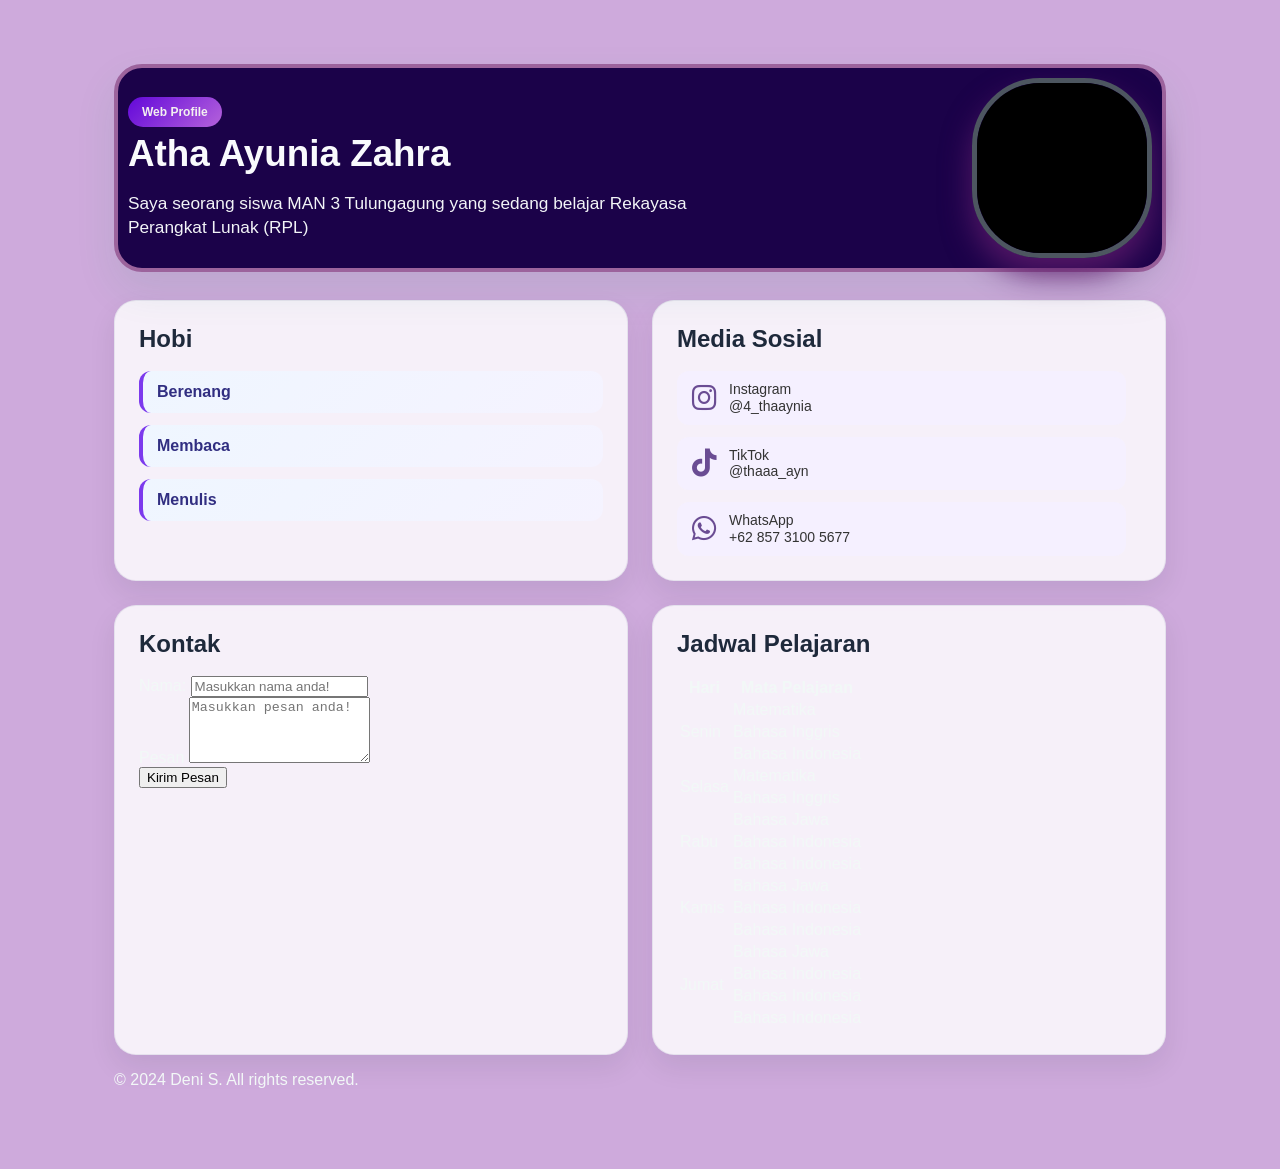
==== commit d6ced9ad: "Memperbaiki dan Menambah Media Sosial" ====
--- a/index.html
+++ b/index.html
@@ -1,1399 +1,140 @@
-<!DOCTYPE html>
-<html lang="id">
+<!doctype html>
+<html lang="en">
+
 <head>
-    <meta charset="UTF-8">
-    <meta name="viewport" content="width=device-width, initial-scale=1.0">
-    <title>Mie Ayam Pak Jago - Mie Ayam Terenak di Kota</title>
-    <link href="https://fonts.googleapis.com/css2?family=Poppins:wght@300;400;500;600;700;800&display=swap" rel="stylesheet">
-    <link rel="stylesheet" href="https://cdnjs.cloudflare.com/ajax/libs/font-awesome/6.4.0/css/all.min.css">
-    <style>
-        * {
-            margin: 0;
-            padding: 0;
-            box-sizing: border-box;
-        }
+  <meta charset="UTF-8" />
+  <meta name="viewport" content="width=device-width, initial-scale=1.0" />
+  <title>Web Profile</title>
+  <link rel="stylesheet" href="style.css" />
+  <link rel="stylesheet" href="https://cdnjs.cloudflare.com/ajax/libs/font-awesome/6.5.2/css/all.min.css">
+</head>
 
-        :root {
-            --primary: #D4380D;
-            --secondary: #FAAD14;
-            --dark: #1A1A2E;
-            --light: #FFF8F0;
-            --accent: #CF1322;
-            --gray: #666;
-        }
+<body class="page">
+  <header class="hero">
+    <div class="profile-content">
+      <span class="badge">Web Profile</span>
+      <h1 id="text1" class="judul judul-besar">Atha Ayunia Zahra</h1>
+      <p id="text2" class="judul">
+        Saya seorang siswa MAN 3 Tulungagung yang sedang belajar Rekayasa
+        Perangkat Lunak (RPL)
+      </p>
+    </div>
+    <img class="profile-photo" src="images.png" alt="photo profile" />
+  </header>
 
-        html {
-            scroll-behavior: smooth;
-        }
-
-        body {
-            font-family: 'Poppins', sans-serif;
-            color: var(--dark);
-            overflow-x: hidden;
-            background: var(--light);
-        }
-
-        /* NAVBAR */
-        .navbar {
-            position: fixed;
-            top: 0;
-            left: 0;
-            width: 100%;
-            padding: 20px 5%;
-            display: flex;
-            justify-content: space-between;
-            align-items: center;
-            z-index: 1000;
-            transition: all 0.3s ease;
-        }
-
-        .navbar.scrolled {
-            background: rgba(255, 255, 255, 0.98);
-            padding: 12px 5%;
-            box-shadow: 0 2px 20px rgba(0,0,0,0.1);
-        }
-
-        .nav-logo {
-            font-size: 1.8rem;
-            font-weight: 800;
-            color: white;
-            text-decoration: none;
-            transition: color 0.3s;
-        }
-
-        .navbar.scrolled .nav-logo {
-            color: var(--primary);
-        }
-
-        .nav-logo span {
-            color: var(--secondary);
-        }
-
-        .nav-links {
-            display: flex;
-            list-style: none;
-            gap: 35px;
-        }
-
-        .nav-links a {
-            text-decoration: none;
-            color: white;
-            font-weight: 500;
-            font-size: 0.95rem;
-            transition: all 0.3s;
-            position: relative;
-        }
-
-        .navbar.scrolled .nav-links a {
-            color: var(--dark);
-        }
-
-        .nav-links a::after {
-            content: '';
-            position: absolute;
-            bottom: -5px;
-            left: 0;
-            width: 0;
-            height: 2px;
-            background: var(--secondary);
-            transition: width 0.3s;
-        }
-
-        .nav-links a:hover::after {
-            width: 100%;
-        }
-
-        .nav-links a:hover {
-            color: var(--secondary);
-        }
-
-        .nav-cta {
-            background: var(--secondary);
-            color: var(--dark) !important;
-            padding: 10px 25px;
-            border-radius: 50px;
-            font-weight: 600 !important;
-        }
-
-        .nav-cta::after {
-            display: none !important;
-        }
-
-        .nav-cta:hover {
-            background: var(--primary);
-            color: white !important;
-            transform: translateY(-2px);
-        }
-
-        .hamburger {
-            display: none;
-            flex-direction: column;
-            cursor: pointer;
-            gap: 5px;
-        }
-
-        .hamburger span {
-            width: 25px;
-            height: 3px;
-            background: white;
-            transition: all 0.3s;
-            border-radius: 2px;
-        }
-
-        .navbar.scrolled .hamburger span {
-            background: var(--dark);
-        }
-
-        /* HERO SECTION */
-        .hero {
-            min-height: 100vh;
-            background: linear-gradient(135deg, rgba(26, 26, 46, 0.85), rgba(212, 56, 13, 0.7)), 
-                        url('https://images.unsplash.com/photo-1569718212165-3a8278d5f624?w=1920') center/cover;
-            display: flex;
-            align-items: center;
-            padding: 0 5%;
-            position: relative;
-            overflow: hidden;
-        }
-
-        .hero::before {
-            content: '';
-            position: absolute;
-            top: -50%;
-            right: -20%;
-            width: 600px;
-            height: 600px;
-            background: radial-gradient(circle, rgba(250, 173, 20, 0.2), transparent);
-            border-radius: 50%;
-            animation: float 6s ease-in-out infinite;
-        }
-
-        @keyframes float {
-            0%, 100% { transform: translateY(0px); }
-            50% { transform: translateY(-30px); }
-        }
-
-        .hero-content {
-            max-width: 650px;
-            color: white;
-            animation: slideInLeft 1s ease;
-        }
-
-        @keyframes slideInLeft {
-            from { opacity: 0; transform: translateX(-50px); }
-            to { opacity: 1; transform: translateX(0); }
-        }
-
-        .hero-badge {
-            display: inline-block;
-            background: rgba(250, 173, 20, 0.2);
-            border: 1px solid var(--secondary);
-            color: var(--secondary);
-            padding: 8px 20px;
-            border-radius: 50px;
-            font-size: 0.85rem;
-            font-weight: 500;
-            margin-bottom: 20px;
-        }
-
-        .hero h1 {
-            font-size: 3.8rem;
-            font-weight: 800;
-            line-height: 1.1;
-            margin-bottom: 20px;
-        }
-
-        .hero h1 span {
-            color: var(--secondary);
-            position: relative;
-        }
-
-        .hero p {
-            font-size: 1.1rem;
-            line-height: 1.8;
-            opacity: 0.9;
-            margin-bottom: 35px;
-            max-width: 500px;
-        }
-
-        .hero-buttons {
-            display: flex;
-            gap: 15px;
-            flex-wrap: wrap;
-        }
-
-        .btn-primary {
-            background: var(--secondary);
-            color: var(--dark);
-            padding: 15px 35px;
-            border-radius: 50px;
-            text-decoration: none;
-            font-weight: 600;
-            font-size: 1rem;
-            transition: all 0.3s;
-            display: inline-flex;
-            align-items: center;
-            gap: 10px;
-            border: none;
-            cursor: pointer;
-        }
-
-        .btn-primary:hover {
-            background: white;
-            transform: translateY(-3px);
-            box-shadow: 0 10px 30px rgba(250, 173, 20, 0.4);
-        }
-
-        .btn-secondary {
-            background: transparent;
-            color: white;
-            padding: 15px 35px;
-            border-radius: 50px;
-            text-decoration: none;
-            font-weight: 600;
-            font-size: 1rem;
-            border: 2px solid white;
-            transition: all 0.3s;
-            display: inline-flex;
-            align-items: center;
-            gap: 10px;
-        }
-
-        .btn-secondary:hover {
-            background: white;
-            color: var(--dark);
-            transform: translateY(-3px);
-        }
-
-        .hero-stats {
-            display: flex;
-            gap: 40px;
-            margin-top: 50px;
-            padding-top: 30px;
-            border-top: 1px solid rgba(255,255,255,0.2);
-        }
-
-        .stat-item h3 {
-            font-size: 2rem;
-            color: var(--secondary);
-        }
-
-        .stat-item p {
-            font-size: 0.85rem;
-            opacity: 0.7;
-            margin-bottom: 0;
-        }
-
-        /* KEUNGGULAN SECTION */
-        .section {
-            padding: 100px 5%;
-        }
-
-        .section-header {
-            text-align: center;
-            margin-bottom: 60px;
-        }
-
-        .section-header .subtitle {
-            color: var(--primary);
-            font-weight: 600;
-            font-size: 0.9rem;
-            text-transform: uppercase;
-            letter-spacing: 2px;
-            margin-bottom: 10px;
-        }
-
-        .section-header h2 {
-            font-size: 2.8rem;
-            font-weight: 700;
-            color: var(--dark);
-            margin-bottom: 15px;
-        }
-
-        .section-header p {
-            color: var(--gray);
-            max-width: 600px;
-            margin: 0 auto;
-            line-height: 1.7;
-        }
-
-        .keunggulan-grid {
-            display: grid;
-            grid-template-columns: repeat(auto-fit, minmax(280px, 1fr));
-            gap: 30px;
-            max-width: 1200px;
-            margin: 0 auto;
-        }
-
-        .keunggulan-card {
-            background: white;
-            padding: 40px 30px;
-            border-radius: 20px;
-            text-align: center;
-            transition: all 0.3s;
-            border: 1px solid #f0f0f0;
-            position: relative;
-            overflow: hidden;
-        }
-
-        .keunggulan-card::before {
-            content: '';
-            position: absolute;
-            top: 0;
-            left: 0;
-            width: 100%;
-            height: 4px;
-            background: linear-gradient(90deg, var(--primary), var(--secondary));
-            transform: scaleX(0);
-            transition: transform 0.3s;
-        }
-
-        .keunggulan-card:hover::before {
-            transform: scaleX(1);
-        }
-
-        .keunggulan-card:hover {
-            transform: translateY(-10px);
-            box-shadow: 0 20px 60px rgba(0,0,0,0.1);
-        }
-
-        .keunggulan-icon {
-            width: 80px;
-            height: 80px;
-            background: linear-gradient(135deg, var(--primary), var(--secondary));
-            border-radius: 50%;
-            display: flex;
-            align-items: center;
-            justify-content: center;
-            margin: 0 auto 20px;
-            font-size: 2rem;
-            color: white;
-        }
-
-        .keunggulan-card h3 {
-            font-size: 1.3rem;
-            margin-bottom: 12px;
-            color: var(--dark);
-        }
-
-        .keunggulan-card p {
-            color: var(--gray);
-            line-height: 1.7;
-            font-size: 0.95rem;
-        }
-
-        /* PRODUK SECTION */
-        .produk-section {
-            background: white;
-        }
-
-        .produk-grid {
-            display: grid;
-            grid-template-columns: repeat(auto-fit, minmax(300px, 1fr));
-            gap: 30px;
-            max-width: 1200px;
-            margin: 0 auto;
-        }
-
-        .produk-card {
-            border-radius: 20px;
-            overflow: hidden;
-            box-shadow: 0 5px 30px rgba(0,0,0,0.08);
-            transition: all 0.3s;
-            background: var(--light);
-        }
-
-        .produk-card:hover {
-            transform: translateY(-10px);
-            box-shadow: 0 20px 60px rgba(0,0,0,0.15);
-        }
-
-        .produk-img {
-            width: 100%;
-            height: 250px;
-            object-fit: cover;
-            transition: transform 0.3s;
-        }
-
-        .produk-card:hover .produk-img {
-            transform: scale(1.05);
-        }
-
-        .produk-img-wrapper {
-            overflow: hidden;
-            position: relative;
-        }
-
-        .produk-badge {
-            position: absolute;
-            top: 15px;
-            right: 15px;
-            background: var(--accent);
-            color: white;
-            padding: 5px 15px;
-            border-radius: 50px;
-            font-size: 0.8rem;
-            font-weight: 600;
-        }
-
-        .produk-info {
-            padding: 25px;
-        }
-
-        .produk-info h3 {
-            font-size: 1.3rem;
-            margin-bottom: 8px;
-            color: var(--dark);
-        }
-
-        .produk-info p {
-            color: var(--gray);
-            font-size: 0.9rem;
-            line-height: 1.6;
-            margin-bottom: 15px;
-        }
-
-        .produk-footer {
-            display: flex;
-            justify-content: space-between;
-            align-items: center;
-        }
-
-        .produk-price {
-            font-size: 1.4rem;
-            font-weight: 700;
-            color: var(--primary);
-        }
-
-        .produk-price small {
-            font-size: 0.8rem;
-            color: var(--gray);
-            font-weight: 400;
-        }
-
-        .btn-order {
-            background: var(--primary);
-            color: white;
-            padding: 10px 20px;
-            border-radius: 50px;
-            text-decoration: none;
-            font-size: 0.85rem;
-            font-weight: 600;
-            transition: all 0.3s;
-        }
-
-        .btn-order:hover {
-            background: var(--dark);
-            transform: scale(1.05);
-        }
-
-        /* TESTIMONI SECTION */
-        .testimoni-section {
-            background: linear-gradient(135deg, var(--dark), #16213E);
-            color: white;
-        }
-
-        .testimoni-section .section-header h2 {
-            color: white;
-        }
-
-        .testimoni-section .section-header p {
-            color: rgba(255,255,255,0.7);
-        }
-
-        .testimoni-section .section-header .subtitle {
-            color: var(--secondary);
-        }
-
-        .testimoni-grid {
-            display: grid;
-            grid-template-columns: repeat(auto-fit, minmax(320px, 1fr));
-            gap: 30px;
-            max-width: 1200px;
-            margin: 0 auto;
-        }
-
-        .testimoni-card {
-            background: rgba(255,255,255,0.05);
-            backdrop-filter: blur(10px);
-            border: 1px solid rgba(255,255,255,0.1);
-            padding: 35px;
-            border-radius: 20px;
-            transition: all 0.3s;
-        }
-
-        .testimoni-card:hover {
-            background: rgba(255,255,255,0.1);
-            transform: translateY(-5px);
-        }
-
-        .testimoni-stars {
-            color: var(--secondary);
-            margin-bottom: 15px;
-            font-size: 1.1rem;
-        }
-
-        .testimoni-card p {
-            font-style: italic;
-            line-height: 1.8;
-            opacity: 0.9;
-            margin-bottom: 20px;
-            font-size: 0.95rem;
-        }
-
-        .testimoni-author {
-            display: flex;
-            align-items: center;
-            gap: 15px;
-        }
-
-        .testimoni-avatar {
-            width: 50px;
-            height: 50px;
-            border-radius: 50%;
-            background: linear-gradient(135deg, var(--primary), var(--secondary));
-            display: flex;
-            align-items: center;
-            justify-content: center;
-            font-weight: 700;
-            font-size: 1.2rem;
-        }
-
-        .testimoni-author-info h4 {
-            font-size: 1rem;
-            margin-bottom: 3px;
-        }
-
-        .testimoni-author-info span {
-            font-size: 0.8rem;
-            opacity: 0.6;
-        }
-
-        /* KONTAK SECTION */
-        .kontak-section {
-            background: var(--light);
-        }
-
-        .kontak-wrapper {
-            display: grid;
-            grid-template-columns: 1fr 1fr;
-            gap: 60px;
-            max-width: 1200px;
-            margin: 0 auto;
-            align-items: center;
-        }
-
-        .kontak-info h3 {
-            font-size: 2rem;
-            margin-bottom: 20px;
-            color: var(--dark);
-        }
-
-        .kontak-info p {
-            color: var(--gray);
-            line-height: 1.8;
-            margin-bottom: 30px;
-        }
-
-        .kontak-detail {
-            display: flex;
-            flex-direction: column;
-            gap: 20px;
-        }
-
-        .kontak-item {
-            display: flex;
-            align-items: center;
-            gap: 15px;
-        }
-
-        .kontak-item-icon {
-            width: 50px;
-            height: 50px;
-            background: linear-gradient(135deg, var(--primary), var(--secondary));
-            border-radius: 50%;
-            display: flex;
-            align-items: center;
-            justify-content: center;
-            color: white;
-            font-size: 1.1rem;
-            flex-shrink: 0;
-        }
-
-        .kontak-item-text h4 {
-            font-size: 0.95rem;
-            margin-bottom: 3px;
-        }
-
-        .kontak-item-text p {
-            font-size: 0.9rem;
-            color: var(--gray);
-            margin-bottom: 0;
-        }
-
-        .kontak-form {
-            background: white;
-            padding: 40px;
-            border-radius: 20px;
-            box-shadow: 0 10px 40px rgba(0,0,0,0.08);
-        }
-
-        .form-group {
-            margin-bottom: 20px;
-        }
-
-        .form-group label {
-            display: block;
-            margin-bottom: 8px;
-            font-weight: 500;
-            font-size: 0.9rem;
-            color: var(--dark);
-        }
-
-        .form-group input,
-        .form-group textarea {
-            width: 100%;
-            padding: 14px 18px;
-            border: 2px solid #f0f0f0;
-            border-radius: 12px;
-            font-family: 'Poppins', sans-serif;
-            font-size: 0.95rem;
-            transition: border-color 0.3s;
-            outline: none;
-        }
-
-        .form-group input:focus,
-        .form-group textarea:focus {
-            border-color: var(--primary);
-        }
-
-        .form-group textarea {
-            height: 120px;
-            resize: vertical;
-        }
-
-        .btn-submit {
-            width: 100%;
-            background: linear-gradient(135deg, var(--primary), var(--accent));
-            color: white;
-            padding: 16px;
-            border: none;
-            border-radius: 12px;
-            font-size: 1rem;
-            font-weight: 600;
-            cursor: pointer;
-            transition: all 0.3s;
-            font-family: 'Poppins', sans-serif;
-        }
-
-        .btn-submit:hover {
-            transform: translateY(-3px);
-            box-shadow: 0 10px 30px rgba(212, 56, 13, 0.4);
-        }
-
-        /* FOOTER */
-        .footer {
-            background: var(--dark);
-            color: white;
-            padding: 80px 5% 30px;
-        }
-
-        .footer-grid {
-            display: grid;
-            grid-template-columns: 2fr 1fr 1fr 1fr;
-            gap: 40px;
-            max-width: 1200px;
-            margin: 0 auto;
-            padding-bottom: 40px;
-            border-bottom: 1px solid rgba(255,255,255,0.1);
-        }
-
-        .footer-brand h3 {
-            font-size: 1.8rem;
-            margin-bottom: 15px;
-        }
-
-        .footer-brand h3 span {
-            color: var(--secondary);
-        }
-
-        .footer-brand p {
-            color: rgba(255,255,255,0.6);
-            line-height: 1.8;
-            margin-bottom: 20px;
-            font-size: 0.9rem;
-        }
-
-        .footer-social {
-            display: flex;
-            gap: 12px;
-        }
-
-        .footer-social a {
-            width: 40px;
-            height: 40px;
-            background: rgba(255,255,255,0.1);
-            border-radius: 50%;
-            display: flex;
-            align-items: center;
-            justify-content: center;
-            color: white;
-            text-decoration: none;
-            transition: all 0.3s;
-        }
-
-        .footer-social a:hover {
-            background: var(--secondary);
-            color: var(--dark);
-            transform: translateY(-3px);
-        }
-
-        .footer-links h4 {
-            font-size: 1.1rem;
-            margin-bottom: 20px;
-            color: white;
-        }
-
-        .footer-links ul {
-            list-style: none;
-        }
-
-        .footer-links ul li {
-            margin-bottom: 12px;
-        }
-
-        .footer-links ul li a {
-            color: rgba(255,255,255,0.6);
-            text-decoration: none;
-            font-size: 0.9rem;
-            transition: all 0.3s;
-        }
-
-        .footer-links ul li a:hover {
-            color: var(--secondary);
-            padding-left: 5px;
-        }
-
-        .footer-bottom {
-            text-align: center;
-            padding-top: 30px;
-            max-width: 1200px;
-            margin: 0 auto;
-        }
-
-        .footer-bottom p {
-            color: rgba(255,255,255,0.5);
-            font-size: 0.85rem;
-        }
-
-        .footer-bottom a {
-            color: var(--secondary);
-            text-decoration: none;
-        }
-
-        /* SCROLL TO TOP */
-        .scroll-top {
-            position: fixed;
-            bottom: 30px;
-            right: 30px;
-            width: 50px;
-            height: 50px;
-            background: var(--primary);
-            color: white;
-            border-radius: 50%;
-            display: flex;
-            align-items: center;
-            justify-content: center;
-            cursor: pointer;
-            opacity: 0;
-            visibility: hidden;
-            transition: all 0.3s;
-            border: none;
-            font-size: 1.2rem;
-            box-shadow: 0 5px 20px rgba(212, 56, 13, 0.4);
-        }
-
-        .scroll-top.visible {
-            opacity: 1;
-            visibility: visible;
-        }
-
-        .scroll-top:hover {
-            background: var(--secondary);
-            color: var(--dark);
-            transform: translateY(-5px);
-        }
-
-        /* ANIMATIONS */
-        .fade-in {
-            opacity: 0;
-            transform: translateY(30px);
-            transition: all 0.6s ease;
-        }
-
-        .fade-in.visible {
-            opacity: 1;
-            transform: translateY(0);
-        }
-
-        /* RESPONSIVE */
-        @media (max-width: 992px) {
-            .hero h1 {
-                font-size: 2.8rem;
-            }
-
-            .kontak-wrapper {
-                grid-template-columns: 1fr;
-            }
-
-            .footer-grid {
-                grid-template-columns: 1fr 1fr;
-            }
-        }
-
-        @media (max-width: 768px) {
-            .nav-links {
-                position: fixed;
-                top: 0;
-                right: -100%;
-                width: 70%;
-                height: 100vh;
-                background: white;
-                flex-direction: column;
-                justify-content: center;
-                align-items: center;
-                gap: 30px;
-                transition: right 0.3s;
-                box-shadow: -5px 0 30px rgba(0,0,0,0.1);
-            }
-
-            .nav-links.active {
-                right: 0;
-            }
-
-            .nav-links a {
-                color: var(--dark) !important;
-                font-size: 1.1rem;
-            }
-
-            .hamburger {
-                display: flex;
-                z-index: 1001;
-            }
-
-            .hero h1 {
-                font-size: 2.2rem;
-            }
-
-            .hero-stats {
-                gap: 20px;
-            }
-
-            .stat-item h3 {
-                font-size: 1.5rem;
-            }
-
-            .section-header h2 {
-                font-size: 2rem;
-            }
-
-            .footer-grid {
-                grid-template-columns: 1fr;
-            }
-
-            .hero-buttons {
-                flex-direction: column;
-            }
-        }
-    </style>
-</head>
-<body>
-
-    <!-- NAVBAR -->
-    <nav class="navbar" id="navbar">
-        <a href="#" class="nav-logo">Mie Ayam <span>Pak Jago</span></a>
-        <ul class="nav-links" id="navLinks">
-            <li><a href="#beranda">Beranda</a></li>
-            <li><a href="#keunggulan">Keunggulan</a></li>
-            <li><a href="#produk">Produk</a></li>
-            <li><a href="#testimoni">Testimoni</a></li>
-            <li><a href="#kontak">Kontak</a></li>
-            <li><a href="#kontak" class="nav-cta">Pesan Sekarang</a></li>
-        </ul>
-        <div class="hamburger" id="hamburger">
-            <span></span>
-            <span></span>
-            <span></span>
-        </div>
-    </nav>
-
-    <!-- HERO SECTION -->
-    <section class="hero" id="beranda">
-        <div class="hero-content">
-            <span class="hero-badge">🍜 #1 Mie Ayam Terfavorit Sejak 2010</span>
-            <h1>Nikmati Sensasi <span>Mie Ayam</span> Autentik yang Bikin Ketagihan!</h1>
-            <p>Dibuat dengan resep turun-temurun, menggunakan mie segar handmade dan ayam kampung pilihan. Setiap mangkuk adalah karya seni rasa yang tak terlupakan.</p>
-            <div class="hero-buttons">
-                <a href="#produk" class="btn-primary">
-                    <i class="fas fa-utensils"></i> Lihat Menu
-                </a>
-                <a href="#kontak" class="btn-secondary">
-                    <i class="fas fa-phone"></i> Hubungi Kami
-                </a>
-            </div>
-            <div class="hero-stats">
-                <div class="stat-item">
-                    <h3>15+</h3>
-                    <p>Tahun Pengalaman</p>
-                </div>
-                <div class="stat-item">
-                    <h3>50K+</h3>
-                    <p>Pelanggan Puas</p>
-                </div>
-                <div class="stat-item">
-                    <h3>4.9</h3>
-                    <p>Rating Google</p>
-                </div>
-            </div>
-        </div>
+  <main class="content-grid">
+    <section class="card">
+      <h2>Hobi</h2>
+      <ul class="hobby-list">
+        <li>Berenang</li>
+        <li>Membaca</li>
+        <li>Menulis</li>
+      </ul>
     </section>
 
-    <!-- KEUNGGULAN SECTION -->
-    <section class="section" id="keunggulan">
-        <div class="section-header fade-in">
-            <p class="subtitle">Mengapa Memilih Kami</p>
-            <h2>Keunggulan Mie Ayam Pak Jago</h2>
-            <p>Kami berkomitmen memberikan pengalaman kuliner terbaik dengan kualitas yang tidak pernah compromis</p>
-        </div>
-        <div class="keunggulan-grid">
-            <div class="keunggulan-card fade-in">
-                <div class="keunggulan-icon">
-                    <i class="fas fa-leaf"></i>
-                </div>
-                <h3>Bahan Segar & Alami</h3>
-                <p>Menggunakan bahan-bahan segar setiap hari tanpa pengawet. Ayam kampung pilihan dan sayuran organik dari petani lokal.</p>
-            </div>
-            <div class="keunggulan-card fade-in">
-                <div class="keunggulan-icon">
-                    <i class="fas fa-hand-sparkles"></i>
-                </div>
-                <h3>Mie Handmade</h3>
-                <p>Mie dibuat sendiri setiap hari dengan teknik tradisional untuk menghasilkan tekstur kenyal yang sempurna.</p>
-            </div>
-            <div class="keunggulan-card fade-in">
-                <div class="keunggulan-icon">
-                    <i class="fas fa-fire"></i>
-                </div>
-                <h3>Resep Turun Temurun</h3>
-                <p>Resep warisan keluarga yang telah disempurnakan selama 3 generasi, menghasilkan cita rasa yang khas dan autentik.</p>
-            </div>
-            <div class="keunggulan-card fade-in">
-                <div class="keunggulan-icon">
-                    <i class="fas fa-truck-fast"></i>
-                </div>
-                <h3>Delivery Cepat</h3>
-                <p>Layanan antar cepat ke seluruh kota. Mie ayam tetap hangat dan nikmat sampai di tangan Anda.</p>
-            </div>
-            <div class="keunggulan-card fade-in">
-                <div class="keunggulan-icon">
-                    <i class="fas fa-award"></i>
-                </div>
-                <h3>Harga Terjangkau</h3>
-                <p>Kualitas premium dengan harga yang ramah di kantong. Porsi besar dan mengenyangkan untuk semua kalangan.</p>
-            </div>
-            <div class="keunggulan-card fade-in">
-                <div class="keunggulan-icon">
-                    <i class="fas fa-heart"></i>
-                </div>
-                <h3>Higienis & Halal</h3>
-                <p>Diproses dengan standar kebersihan tinggi dan sudah tersertifikasi halal MUI. Aman untuk seluruh keluarga.</p>
-            </div>
-        </div>
+    <section class="card">
+      <h2>Media Sosial</h2>
+      <div class="footer-social">
+  <a href="https://instagram.com/username-kamu">
+    <i class="fab fa-instagram"></i>
+    <span>Instagram<br>@4_thaaynia</span>
+  </a>
+
+  <a href="https://www.tiktok.com/@username-kamu">
+    <i class="fab fa-tiktok"></i>
+    <span>TikTok<br>@thaaa_ayn</span>
+  </a>
+
+  <a href="https://wa.me/6285731005677">
+    <i class="fab fa-whatsapp"></i>
+    <span>WhatsApp<br>+62 857 3100 5677</span>
+  </a>
+</div>
     </section>
 
-    <!-- PRODUK SECTION -->
-    <section class="section produk-section" id="produk">
-        <div class="section-header fade-in">
-            <p class="subtitle">Menu Pilihan</p>
-            <h2>Produk Unggulan Kami</h2>
-            <p>Pilihan menu mie ayam variatif yang siap memanjakan lidah Anda</p>
+    <section class="card form-card">
+      <h2>Kontak</h2>
+      <form>
+        <div class="field-group">
+          <label>Nama:</label>
+          <input type="text" placeholder="Masukkan nama anda!" />
         </div>
-        <div class="produk-grid">
-            <div class="produk-card fade-in">
-                <div class="produk-img-wrapper">
-                    <img src="https://images.unsplash.com/photo-1569718212165-3a8278d5f624?w=600" alt="Mie Ayam Original" class="produk-img">
-                    <span class="produk-badge">Best Seller</span>
-                </div>
-                <div class="produk-info">
-                    <h3>Mie Ayam Original</h3>
-                    <p>Mie ayam klasik dengan topping ayam cincang berbumbu, sawi hijau, dan pangsit goreng renyah.</p>
-                    <div class="produk-footer">
-                        <span class="produk-price">Rp 18.000 <small>/porsi</small></span>
-                        <a href="#kontak" class="btn-order">Pesan</a>
-                    </div>
-                </div>
-            </div>
-            <div class="produk-card fade-in">
-                <div class="produk-img-wrapper">
-                    <img src="https://images.unsplash.com/photo-1555126634-323283e090fa?w=600" alt="Mie Ayam Bakso" class="produk-img">
-                    <span class="produk-badge">Favorit</span>
-                </div>
-                <div class="produk-info">
-                    <h3>Mie Ayam Bakso</h3>
-                    <p>Kombinasi mie ayam dengan bakso sapi homemade yang kenyal dan juicy. Ditambah kuah kaldu gurih.</p>
-                    <div class="produk-footer">
-                        <span class="produk-price">Rp 22.000 <small>/porsi</small></span>
-                        <a href="#kontak" class="btn-order">Pesan</a>
-                    </div>
-                </div>
-            </div>
-            <div class="produk-card fade-in">
-                <div class="produk-img-wrapper">
-                    <img src="https://images.unsplash.com/photo-1582878826629-29b7ad1cdc43?w=600" alt="Mie Ayam Special" class="produk-img">
-                    <span class="produk-badge">Premium</span>
-                </div>
-                <div class="produk-info">
-                    <h3>Mie Ayam Special Jago</h3>
-                    <p>Paket lengkap mie ayam dengan bakso, pangsit, ceker, dan extra topping. Porsi jumbo untuk yang lapar!</p>
-                    <div class="produk-footer">
-                        <span class="produk-price">Rp 30.000 <small>/porsi</small></span>
-                        <a href="#kontak" class="btn-order">Pesan</a>
-                    </div>
-                </div>
-            </div>
-            <div class="produk-card fade-in">
-                <div class="produk-img-wrapper">
-                    <img src="https://images.unsplash.com/photo-1552611052-33e04de081de?w=600" alt="Mie Yamin" class="produk-img">
-                </div>
-                <div class="produk-info">
-                    <h3>Mie Yamin Manis</h3>
-                    <p>Mie yamin dengan bumbu kecap manis khas, dilengkapi ayam suwir dan sayuran segar. Cocok untuk pecinta rasa manis.</p>
-                    <div class="produk-footer">
-                        <span class="produk-price">Rp 20.000 <small>/porsi</small></span>
-                        <a href="#kontak" class="btn-order">Pesan</a>
-                    </div>
-                </div>
-            </div>
-            <div class="produk-card fade-in">
-                <div class="produk-img-wrapper">
-                    <img src="https://images.unsplash.com/photo-1574894709920-11b28e7367e3?w=600" alt="Mie Ayam Pedas" class="produk-img">
-                    <span class="produk-badge">🌶️ Pedas</span>
-                </div>
-                <div class="produk-info">
-                    <h3>Mie Ayam Pedas Mercon</h3>
-                    <p>Untuk pecinta pedas! Mie ayam dengan sambal mercon level 1-5 yang bikin keringetan tapi nagih.</p>
-                    <div class="produk-footer">
-                        <span class="produk-price">Rp 20.000 <small>/porsi</small></span>
-                        <a href="#kontak" class="btn-order">Pesan</a>
-                    </div>
-                </div>
-            </div>
-            <div class="produk-card fade-in">
-                <div class="produk-img-wrapper">
-                    <img src="https://images.unsplash.com/photo-1626804475297-41608ea09aeb?w=600" alt="Paket Hemat" class="produk-img">
-                    <span class="produk-badge">Hemat</span>
-                </div>
-                <div class="produk-info">
-                    <h3>Paket Hemat Ber-2</h3>
-                    <p>2 porsi mie ayam + 2 es teh + pangsit goreng. Paket sempurna untuk makan bareng pasangan atau sahabat.</p>
-                    <div class="produk-footer">
-                        <span class="produk-price">Rp 45.000 <small>/paket</small></span>
-                        <a href="#kontak" class="btn-order">Pesan</a>
-                    </div>
-                </div>
-            </div>
+
+        <div class="field-group">
+          <label>Pesan</label>
+          <textarea rows="4" placeholder="Masukkan pesan anda!"></textarea>
         </div>
+        <button type="submit">Kirim Pesan</button>
+      </form>
     </section>
 
-    <!-- TESTIMONI SECTION -->
-    <section class="section testimoni-section" id="testimoni">
-        <div class="section-header fade-in">
-            <p class="subtitle">Testimoni Pelanggan</p>
-            <h2>Apa Kata Mereka?</h2>
-            <p>Ribuan pelanggan telah merasakan kelezatan mie ayam kami. Ini cerita mereka.</p>
-        </div>
-        <div class="testimoni-grid">
-            <div class="testimoni-card fade-in">
-                <div class="testimoni-stars">
-                    <i class="fas fa-star"></i>
-                    <i class="fas fa-star"></i>
-                    <i class="fas fa-star"></i>
-                    <i class="fas fa-star"></i>
-                    <i class="fas fa-star"></i>
-                </div>
-                <p>"Mie ayam terenak yang pernah saya coba di kota ini! Mienya kenyal, ayamnya berlimpah, dan kuahnya gurih banget. Sudah jadi langganan keluarga setiap minggu."</p>
-                <div class="testimoni-author">
-                    <div class="testimoni-avatar">AS</div>
-                    <div class="testimoni-author-info">
-                        <h4>Andi Saputra</h4>
-                        <span>Pelanggan Setia sejak 2018</span>
-                    </div>
-                </div>
-            </div>
-            <div class="testimoni-card fade-in">
-                <div class="testimoni-stars">
-                    <i class="fas fa-star"></i>
-                    <i class="fas fa-star"></i>
-                    <i class="fas fa-star"></i>
-                    <i class="fas fa-star"></i>
-                    <i class="fas fa-star"></i>
-                </div>
-                <p>"Porsinya besar, harganya murah, rasanya juara! Mie Ayam Special Jago adalah favorit saya. Ceker dan pangsitnya bikin nggak bisa berhenti makan. Recommended!"</p>
-                <div class="testimoni-author">
-                    <div class="testimoni-avatar">SR</div>
-                    <div class="testimoni-author-info">
-                        <h4>Siti Rahayu</h4>
-                        <span>Food Blogger</span>
-                    </div>
-                </div>
-            </div>
-            <div class="testimoni-card fade-in">
-                <div class="testimoni-stars">
-                    <i class="fas fa-star"></i>
-                    <i class="fas fa-star"></i>
-                    <i class="fas fa-star"></i>
-                    <i class="fas fa-star"></i>
-                    <i class="fas fa-star"></i>
-                </div>
-                <p>"Delivery-nya cepat dan mie-nya sampai masih hangat! Rasanya sama enaknya seperti makan di tempat. Pelayanan ramah dan packagingnya rapi. Top deh!"</p>
-                <div class="testimoni-author">
-                    <div class="testimoni-avatar">BW</div>
-                    <div class="testimoni-author-info">
-                        <h4>Budi Wijaya</h4>
-                        <span>Pelanggan Delivery</span>
-                    </div>
-                </div>
-            </div>
-        </div>
+    <section class="card schedule-card">
+      <h2>Jadwal Pelajaran</h2>
+      <table>
+        <thead>
+          <tr>
+            <th>Hari</th>
+            <th>Mata Pelajaran</th>
+          </tr>
+        </thead>
+        <tbody>
+          <tr>
+            <td rowspan="3">Senin</td>
+            <td>Matematika</td>
+          </tr>
+          <tr>
+            <td>Bahasa Inggris</td>
+          </tr>
+          <tr>
+            <td>Bahasa Indonesia</td>
+          </tr>
+          <tr>
+            <td rowspan="2">Selasa</td>
+            <td>Matematika</td>
+          </tr>
+          <tr>
+            <td>Bahasa Inggris</td>
+          </tr>
+          <tr>
+            <td rowspan="3">Rabu</td>
+            <td>Bahasa Jawa</td>
+          </tr>
+          <tr>
+            <td>Bahasa Indonesia</td>
+          </tr>
+          <tr>
+            <td>Bahasa Indonesia</td>
+          </tr>
+          <tr>
+            <td rowspan="3">Kamis</td>
+            <td>Bahasa Jawa</td>
+          </tr>
+          <tr>
+            <td>Bahasa Indonesia</td>
+          </tr>
+          <tr>
+            <td>Bahasa Indonesia</td>
+          </tr>
+          <tr>
+            <td rowspan="4">Jumat</td>
+            <td>Bahasa Jawa</td>
+          </tr>
+          <tr>
+            <td>Bahasa Indonesia</td>
+          </tr>
+          <tr>
+            <td>Bahasa Indonesia</td>
+          </tr>
+          <tr>
+            <td>Bahasa Indonesia</td>
+          </tr>
+        </tbody>
+      </table>
     </section>
+  </main>
+  <footer class="footer">
+    <p>&copy; 2024 Deni S. All rights reserved.</p>
+  </footer>
+</body>
 
-    <!-- KONTAK SECTION -->
-    <section class="section kontak-section" id="kontak">
-        <div class="section-header fade-in">
-            <p class="subtitle">Hubungi Kami</p>
-            <h2>Pesan atau Tanya Sekarang</h2>
-            <p>Kami siap melayani Anda. Hubungi kami untuk pemesanan atau pertanyaan apapun.</p>
-        </div>
-        <div class="kontak-wrapper">
-            <div class="kontak-info fade-in">
-                <h3>Mari Terhubung Dengan Kami</h3>
-                <p>Jangan ragu untuk menghubungi kami kapan saja. Tim kami siap membantu Anda dengan pemesanan, reservasi tempat, atau pertanyaan seputar menu kami.</p>
-                <div class="kontak-detail">
-                    <div class="kontak-item">
-                        <div class="kontak-item-icon">
-                            <i class="fas fa-map-marker-alt"></i>
-                        </div>
-                        <div class="kontak-item-text">
-                            <h4>Alamat</h4>
-                            <p>Jl. Kuliner Nusantara No. 88, Jakarta Selatan</p>
-                        </div>
-                    </div>
-                    <div class="kontak-item">
-                        <div class="kontak-item-icon">
-                            <i class="fas fa-phone"></i>
-                        </div>
-                        <div class="kontak-item-text">
-                            <h4>Telepon</h4>
-                            <p>+62 812-3456-7890</p>
-                        </div>
-                    </div>
-                    <div class="kontak-item">
-                        <div class="kontak-item-icon">
-                            <i class="fas fa-envelope"></i>
-                        </div>
-                        <div class="kontak-item-text">
-                            <h4>Email</h4>
-                            <p>info@mieayampakjago.com</p>
-                        </div>
-                    </div>
-                    <div class="kontak-item">
-                        <div class="kontak-item-icon">
-                            <i class="fas fa-clock"></i>
-                        </div>
-                        <div class="kontak-item-text">
-                            <h4>Jam Operasional</h4>
-                            <p>Senin - Minggu: 09.00 - 22.00 WIB</p>
-                        </div>
-                    </div>
-                </div>
-            </div>
-            <div class="kontak-form fade-in">
-                <form id="contactForm">
-                    <div class="form-group">
-                        <label for="nama">Nama Lengkap</label>
-                        <input type="text" id="nama" placeholder="Masukkan nama Anda" required>
-                    </div>
-                    <div class="form-group">
-                        <label for="email">Email</label>
-                        <input type="email" id="email" placeholder="Masukkan email Anda" required>
-                    </div>
-                    <div class="form-group">
-                        <label for="phone">No. Telepon</label>
-                        <input type="tel" id="phone" placeholder="Masukkan no. telepon" required>
-                    </div>
-                    <div class="form-group">
-                        <label for="pesan">Pesan</label>
-                        <textarea id="pesan" placeholder="Tulis pesan atau pesanan Anda..." required></textarea>
-                    </div>
-                    <button type="submit" class="btn-submit">
-                        <i class="fas fa-paper-plane"></i> Kirim Pesan
-                    </button>
-                </form>
-            </div>
-        </div>
-    </section>
-
-    <!-- FOOTER -->
-    <footer class="footer">
-        <div class="footer-grid">
-            <div class="footer-brand">
-                <h3>Mie Ayam <span>Pak Jago</span></h3>
-                <p>Mie ayam autentik dengan resep turun-temurun sejak 2010. Kami berkomitmen menyajikan cita rasa terbaik dengan bahan berkualitas untuk setiap pelanggan.</p>
-                <div class="footer-social">
-                    <a href="#"><i class="fab fa-facebook-f"></i></a>
-                    <a href="#"><i class="fab fa-instagram"></i></a>
-                    <a href="#"><i class="fab fa-tiktok"></i></a>
-                    <a href="#"><i class="fab fa-whatsapp"></i></a>
-                    <a href="#"><i class="fab fa-youtube"></i></a>
-                </div>
-            </div>
-            <div class="footer-links">
-                <h4>Menu</h4>
-                <ul>
-                    <li><a href="#beranda">Beranda</a></li>
-                    <li><a href="#keunggulan">Keunggulan</a></li>
-                    <li><a href="#produk">Produk</a></li>
-                    <li><a href="#testimoni">Testimoni</a></li>
-                    <li><a href="#kontak">Kontak</a></li>
-                </ul>
-            </div>
-            <div class="footer-links">
-                <h4>Menu Makanan</h4>
-                <ul>
-                    <li><a href="#">Mie Ayam Original</a></li>
-                    <li><a href="#">Mie Ayam Bakso</a></li>
-                    <li><a href="#">Mie Ayam Special</a></li>
-                    <li><a href="#">Mie Yamin</a></li>
-                    <li><a href="#">Paket Hemat</a></li>
-                </ul>
-            </div>
-            <div class="footer-links">
-                <h4>Jam Buka</h4>
-                <ul>
-                    <li><a href="#">Senin - Jumat: 09.00 - 22.00</a></li>
-                    <li><a href="#">Sabtu: 09.00 - 23.00</a></li>
-                    <li><a href="#">Minggu: 10.00 - 22.00</a></li>
-                    <li><a href="#">Hari Libur: 10.00 - 21.00</a></li>
-                </ul>
-            </div>
-        </div>
-        <div class="footer-bottom">
-            <p>&copy; 2026 Mie Ayam Pak Jago. All Rights Reserved. Made with ❤️ | <a href="#">Kebijakan Privasi</a></p>
-        </div>
-    </footer>
-
-    <!-- SCROLL TO TOP BUTTON -->
-    <button class="scroll-top" id="scrollTop">
-        <i class="fas fa-arrow-up"></i>
-    </button>
-
-    <!-- JAVASCRIPT -->
-    <script>
-        // Navbar scroll effect
-        const navbar = document.getElementById('navbar');
-        window.addEventListener('scroll', () => {
-            if (window.scrollY > 50) {
-                navbar.classList.add('scrolled');
-            } else {
-                navbar.classList.remove('scrolled');
-            }
-        });
-
-        // Hamburger menu toggle
-        const hamburger = document.getElementById('hamburger');
-        const navLinks = document.getElementById('navLinks');
-
-        hamburger.addEventListener('click', () => {
-            navLinks.classList.toggle('active');
-            hamburger.classList.toggle('active');
-        });
-
-        // Close menu when link clicked
-        document.querySelectorAll('.nav-links a').forEach(link => {
-            link.addEventListener('click', () => {
-                navLinks.classList.remove('active');
-                hamburger.classList.remove('active');
-            });
-        });
-
-        // Scroll to top button
-        const scrollTopBtn = document.getElementById('scrollTop');
-        window.addEventListener('scroll', () => {
-            if (window.scrollY > 500) {
-                scrollTopBtn.classList.add('visible');
-            } else {
-                scrollTopBtn.classList.remove('visible');
-            }
-        });
-
-        scrollTopBtn.addEventListener('click', () => {
-            window.scrollTo({ top: 0, behavior: 'smooth' });
-        });
-
-        // Fade in animation on scroll
-        const fadeElements = document.querySelectorAll('.fade-in');
-
-        const observerOptions = {
-            threshold: 0.1,
-            rootMargin: '0px 0px -50px 0px'
-        };
-
-        const observer = new IntersectionObserver((entries) => {
-            entries.forEach(entry => {
-                if (entry.isIntersecting) {
-                    entry.target.classList.add('visible');
-                    observer.unobserve(entry.target);
-                }
-            });
-        }, observerOptions);
-
-        fadeElements.forEach(el => observer.observe(el));
-
-        // Form submission
-        const contactForm = document.getElementById('contactForm');
-        contactForm.addEventListener('submit', (e) => {
-            e.preventDefault();
-            
-            const nama = document.getElementById('nama').value;
-            const email = document.getElementById('email').value;
-            const phone = document.getElementById('phone').value;
-            const pesan = document.getElementById('pesan').value;
-
-            // Show success message
-            alert(`Terima kasih ${nama}! Pesan Anda telah kami terima.\n\nKami akan segera menghubungi Anda melalui ${email} atau ${phone}.\n\nSalam,\nMie Ayam Pak Jago`);
-            
-            // Reset form
-            contactForm.reset();
-        });
-
-        // Smooth scroll for anchor links
-        document.querySelectorAll('a[href^="#"]').forEach(anchor => {
-            anchor.addEventListener('click', function(e) {
-                e.preventDefault();
-                const target = document.querySelector(this.getAttribute('href'));
-                if (target) {
-                    target.scrollIntoView({
-                        behavior: 'smooth',
-                        block: 'start'
-                    });
-                }
-            });
-        });
-
-        // Add stagger animation delay to cards
-        document.querySelectorAll('.keunggulan-card, .produk-card, .testimoni-card').forEach((card, index) => {
-            card.style.transitionDelay = `${index * 0.1}s`;
-        });
-    </script>
-</body>
 </html>
--- a/style.css
+++ b/style.css
@@ -0,0 +1,170 @@
+* {
+    box-sizing: border-box;
+}
+
+body {
+    margin: 0;
+    font-family: 'Segoe UI', Tahoma, Geneva, Verdana, sans-serif;
+    background-color: hsla(283, 42%, 69%, 0.753);
+    color: rgb(242, 248, 247)
+}
+
+.page {
+    max-width: 1100px;
+    margin: 40px auto;
+    padding: 24px;
+}
+
+.hero {
+    display: flex;
+    align-items: center;
+    justify-content: space-between;
+    gap: 30px;
+    background: rgb(27, 2, 73);
+    backdrop-filter: blur(10px);
+    border: 4px solid hsl(300, 22%, 50%);
+    box-shadow: 0 18px 40px rgba(26, 145, 89, 0.1);
+    border-radius: 28px;
+    padding: 10px;
+    margin-bottom: 28px;
+}
+
+.profile-content {
+    flex: 1;
+}
+
+.badge {
+    display: inline-block;
+    background: linear-gradient(135deg, #6308da, hsl(281, 62%, 62%));
+    color: rgb(243, 240, 240);
+    padding: 8px 14px;
+    border-radius: 999px;
+    font-size: 12px;
+    font-weight: 700;
+}
+
+
+
+.judul {
+    margin: 0;
+    font-family: 'Plus Jakarta Sans', 'Segoe UI', Tahoma, Geneva, Verdana, sans-serif, sans-serif;
+    line-height: 1.4;
+}
+
+.judul-besar {
+    font-size: clamp(2.3rem, 2vw, 1.5rem);
+    font-weight: 800;
+    color: #f9fafd;
+    margin-top: 1px;
+}
+
+#text2 {
+    margin-top: 12px;
+    max-width: 620px;
+    font-size: 1.08rem;
+    color: hsl(216, 24%, 96%);
+    text-align: left;
+    background: transparent;
+}
+
+.profile-photo {
+    width: 180px;
+    height: 180px;
+    object-fit: cover;
+    border-radius: 68px;
+    border: 5px solid hsl(212, 11%, 34%);
+    box-shadow: 0 16px 30px rgba(89, 25, 105, 0.925);
+}
+
+.content-grid {
+    display: grid;
+    grid-template-columns: repeat(2, minmax(260px, 1fr));
+    gap: 24px;
+}
+
+.card {
+    background: rgba(255, 255, 255, 0.82);
+    border: 1px solid rgba(148, 163, 184, 0.18);
+    border-radius: 22px;
+    padding: 24px;
+    box-shadow: 0 12px 28px rgba(15, 23, 42, 0.08);
+}
+
+.card h2 {
+    margin-top: 0;
+    margin-bottom: 18px;
+    color: #1e293b;
+    font-size: 1.5rem;
+}
+
+.hobby-list {
+    list-style: none;
+    padding: 0;
+    margin: 0;
+    display: grid;
+    gap: 12px;
+}
+
+.hobby-list li {
+    background: linear-gradient(135deg, #eff6ff, #f5f3ff);
+    border-left: 4px solid #7c3aed;
+    padding: 12px 14px;
+    border-radius: 12px;
+    font-weight: 600;
+    color: #312e81;
+}
+
+.social-links {
+    display: flex;
+    flex-wrap: wrap;
+    gap: 12px;
+}
+
+.social-links a {
+    text-decoration: none;
+    color: #1d4ed8;
+    background: #e0edff;
+    padding: 10px 14px;
+    border-radius: 12px;
+    font-weight: 600;
+    transition: transform 0.2s ease, box-shadow 0.2s ease;
+}
+
+.social-links a:hover {
+    transform: translateY(-2px);
+    box-shadow: 0 10px 20px rgba(37, 99, 235, 0.15);
+}
+
+.footer-social a {
+  font-size: 28px;
+  color: #6a4c93;
+  margin-right: 15px;
+  text-decoration: none;
+}
+
+.footer-social {
+  display: flex;
+  flex-direction: column;
+  gap: 12px;
+}
+
+.footer-social a {
+  display: flex;
+  align-items: center;
+  gap: 12px;
+  text-decoration: none;
+  color: #333;
+  background: #f5f0ff;
+  padding: 10px 15px;
+  border-radius: 12px;
+}
+
+.footer-social i {
+  font-size: 28px;
+  color: #6a4c93;
+}
+
+.footer-social span {
+  font-size: 14px;
+  line-height: 1.2;
+}
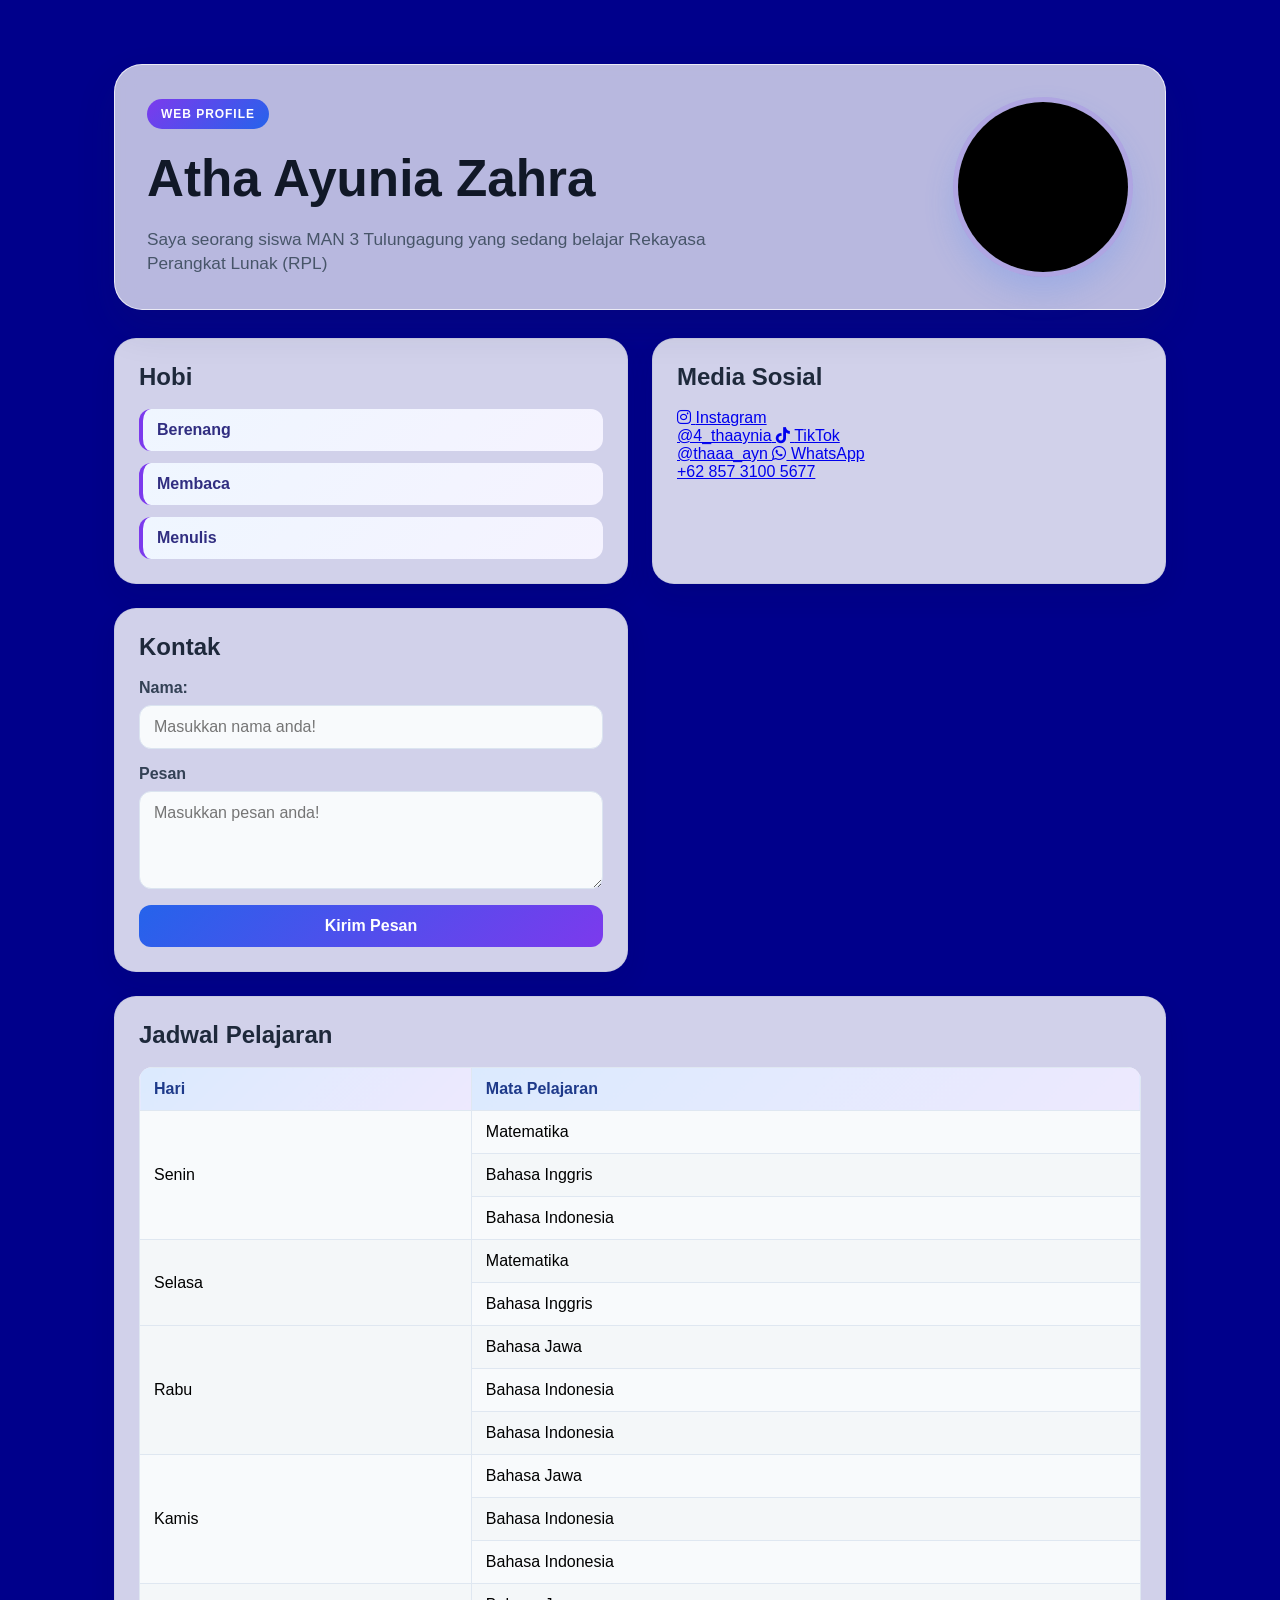
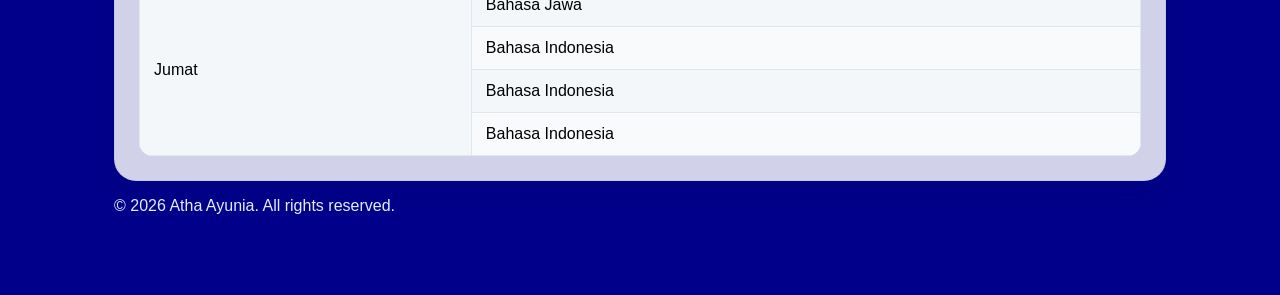
==== commit d2d40e86: "Mengganti Nama dan Tahun" ====
--- a/index.html
+++ b/index.html
@@ -133,8 +133,8 @@
     </section>
   </main>
   <footer class="footer">
-    <p>&copy; 2024 Deni S. All rights reserved.</p>
+    <p>&copy; 2026 Atha Ayunia. All rights reserved.</p>
   </footer>
 </body>
 
-</html>+</html>
--- a/style.css
+++ b/style.css
@@ -1,170 +1,235 @@
 * {
-    box-sizing: border-box;
+  box-sizing: border-box;
 }
 
 body {
-    margin: 0;
-    font-family: 'Segoe UI', Tahoma, Geneva, Verdana, sans-serif;
-    background-color: hsla(283, 42%, 69%, 0.753);
-    color: rgb(242, 248, 247)
+  margin: 0;
+  font-family: 'Segoe UI', Tahoma, Geneva, Verdana, sans-serif;
+  background: darkblue;
+  color: #e4ecf7;
 }
 
 .page {
-    max-width: 1100px;
-    margin: 40px auto;
-    padding: 24px;
+  max-width: 1100px;
+  margin: 40px auto;
+  padding: 24px;
 }
 
 .hero {
-    display: flex;
-    align-items: center;
-    justify-content: space-between;
-    gap: 30px;
-    background: rgb(27, 2, 73);
-    backdrop-filter: blur(10px);
-    border: 4px solid hsl(300, 22%, 50%);
-    box-shadow: 0 18px 40px rgba(26, 145, 89, 0.1);
-    border-radius: 28px;
-    padding: 10px;
-    margin-bottom: 28px;
-}
-
-.profile-content {
-    flex: 1;
-}
-
-.badge {
-    display: inline-block;
-    background: linear-gradient(135deg, #6308da, hsl(281, 62%, 62%));
-    color: rgb(243, 240, 240);
-    padding: 8px 14px;
-    border-radius: 999px;
-    font-size: 12px;
-    font-weight: 700;
-}
-
-
-
-.judul {
-    margin: 0;
-    font-family: 'Plus Jakarta Sans', 'Segoe UI', Tahoma, Geneva, Verdana, sans-serif, sans-serif;
-    line-height: 1.4;
-}
-
-.judul-besar {
-    font-size: clamp(2.3rem, 2vw, 1.5rem);
-    font-weight: 800;
-    color: #f9fafd;
-    margin-top: 1px;
-}
-
-#text2 {
-    margin-top: 12px;
-    max-width: 620px;
-    font-size: 1.08rem;
-    color: hsl(216, 24%, 96%);
-    text-align: left;
-    background: transparent;
-}
-
-.profile-photo {
-    width: 180px;
-    height: 180px;
-    object-fit: cover;
-    border-radius: 68px;
-    border: 5px solid hsl(212, 11%, 34%);
-    box-shadow: 0 16px 30px rgba(89, 25, 105, 0.925);
-}
-
-.content-grid {
-    display: grid;
-    grid-template-columns: repeat(2, minmax(260px, 1fr));
-    gap: 24px;
-}
-
-.card {
-    background: rgba(255, 255, 255, 0.82);
-    border: 1px solid rgba(148, 163, 184, 0.18);
-    border-radius: 22px;
-    padding: 24px;
-    box-shadow: 0 12px 28px rgba(15, 23, 42, 0.08);
-}
-
-.card h2 {
-    margin-top: 0;
-    margin-bottom: 18px;
-    color: #1e293b;
-    font-size: 1.5rem;
-}
-
-.hobby-list {
-    list-style: none;
-    padding: 0;
-    margin: 0;
-    display: grid;
-    gap: 12px;
-}
-
-.hobby-list li {
-    background: linear-gradient(135deg, #eff6ff, #f5f3ff);
-    border-left: 4px solid #7c3aed;
-    padding: 12px 14px;
-    border-radius: 12px;
-    font-weight: 600;
-    color: #312e81;
-}
-
-.social-links {
-    display: flex;
-    flex-wrap: wrap;
-    gap: 12px;
-}
-
-.social-links a {
-    text-decoration: none;
-    color: #1d4ed8;
-    background: #e0edff;
-    padding: 10px 14px;
-    border-radius: 12px;
-    font-weight: 600;
-    transition: transform 0.2s ease, box-shadow 0.2s ease;
-}
-
-.social-links a:hover {
-    transform: translateY(-2px);
-    box-shadow: 0 10px 20px rgba(37, 99, 235, 0.15);
-}
-
-.footer-social a {
-  font-size: 28px;
-  color: #6a4c93;
-  margin-right: 15px;
-  text-decoration: none;
-}
-
-.footer-social {
-  display: flex;
-  flex-direction: column;
-  gap: 12px;
-}
-
-.footer-social a {
   display: flex;
   align-items: center;
+  justify-content: space-between;
+  gap: 30px;
+  background: rgba(255, 255, 255, 0.72);
+  backdrop-filter: blur(10px);
+  border: 1px solid rgba(255, 255, 255, 0.7);
+  box-shadow: 0 18px 40px rgba(30, 41, 59, 0.12);
+  border-radius: 28px;
+  padding: 32px;
+  margin-bottom: 28px;
+}
+ 
+.profile-content {
+  flex: 1;
+}
+
+.badge {
+  display: inline-block;
+  background: linear-gradient(135deg, #7c3aed, #2563eb);
+  color: white;
+  padding: 8px 14px;
+  border-radius: 999px;
+  font-size: 12px;
+  font-weight: 700;
+  letter-spacing: 0.08em;
+  text-transform: uppercase;
+}
+
+.judul {
+  margin: 0;
+  font-family: 'Plus Jakarta Sans', 'Segoe UI', sans-serif;
+  line-height: 1.4;
+}
+
+.judul-besar {
+  font-size: clamp(2.3rem, 4vw, 4rem);
+  font-weight: 800;
+  color: #111827;
+  margin-top: 14px;
+}
+
+#text2 {
+  margin-top: 12px;
+  max-width: 620px;
+  font-size: 1.08rem;
+  color: #475569;
+  text-align: left;
+  background: transparent;
+}
+
+.profile-photo {
+  width: 180px;
+  height: 180px;
+  object-fit: cover;
+  border-radius: 50%;
+  border: 5px solid rgba(124, 58, 237, 0.15);
+  box-shadow: 0 16px 30px rgba(59, 130, 246, 0.2);
+}
+
+.content-grid {
+  display: grid;
+  grid-template-columns: repeat(2, minmax(260px, 1fr));
+  gap: 24px;
+}
+
+.card {
+  background: rgba(255, 255, 255, 0.82);
+  border: 1px solid rgba(148, 163, 184, 0.18);
+  border-radius: 22px;
+  padding: 24px;
+  box-shadow: 0 12px 28px rgba(15, 23, 42, 0.08);
+}
+
+.card h2 {
+  margin-top: 0;
+  margin-bottom: 18px;
+  color: #1e293b;
+  font-size: 1.5rem;
+}
+
+.hobby-list {
+  list-style: none;
+  padding: 0;
+  margin: 0;
+  display: grid;
   gap: 12px;
+}
+
+.hobby-list li {
+  background: linear-gradient(135deg, #eff6ff, #f5f3ff);
+  border-left: 4px solid #7c3aed;
+  padding: 12px 14px;
+  border-radius: 12px;
+  font-weight: 600;
+  color: #312e81;
+}
+
+.social-links {
+  display: flex;
+  flex-wrap: wrap;
+  gap: 12px;
+}
+
+.social-links a {
   text-decoration: none;
-  color: #333;
-  background: #f5f0ff;
-  padding: 10px 15px;
-  border-radius: 12px;
-}
-
-.footer-social i {
-  font-size: 28px;
-  color: #6a4c93;
-}
-
-.footer-social span {
-  font-size: 14px;
-  line-height: 1.2;
-}+  color: #1d4ed8;
+  background: #e0edff;
+  padding: 10px 14px;
+  border-radius: 12px;
+  font-weight: 600;
+  transition: transform 0.2s ease, box-shadow 0.2s ease;
+}
+
+.social-links a:hover {
+  transform: translateY(-2px);
+  box-shadow: 0 10px 20px rgba(37, 99, 235, 0.15);
+}
+
+.form-card form {
+  display: grid;
+  gap: 16px;
+}
+
+.field-group {
+  display: grid;
+  gap: 8px;
+}
+
+.field-group label {
+  font-weight: 600;
+  color: #334155;
+}
+
+.field-group input,
+.field-group textarea {
+  width: 100%;
+  border: 1px solid #dbe4f0;
+  border-radius: 12px;
+  padding: 12px 14px;
+  font: inherit;
+  background: #f8fafc;
+  color: #0f172a;
+  resize: vertical;
+}
+
+.field-group input:focus,
+.field-group textarea:focus {
+  outline: 2px solid rgba(59, 130, 246, 0.2);
+  border-color: #60a5fa;
+}
+
+button {
+  border: none;
+  border-radius: 12px;
+  padding: 12px 18px;
+  font: inherit;
+  font-weight: 700;
+  color: white;
+  background: linear-gradient(135deg, #2563eb, #7c3aed);
+  cursor: pointer;
+  transition: transform 0.2s ease, box-shadow 0.2s ease;
+}
+
+button:hover {
+  transform: translateY(-2px);
+  box-shadow: 0 12px 24px rgba(124, 58, 237, 0.25);
+}
+
+.schedule-card {
+  grid-column: 1 / -1;
+}
+
+table {
+  width: 100%;
+  border-collapse: collapse;
+  overflow: hidden;
+  border-radius: 14px;
+  background: #f8fafc;
+  color: #000;
+}
+
+th,
+td {
+  border: 1px solid #dfe7f1;
+  padding: 12px 14px;
+  text-align: left;
+}
+
+th {
+  background: linear-gradient(135deg, #dbeafe, #ede9fe);
+  color: #1e3a8a;
+}
+
+tr:nth-child(even) td {
+  background: rgba(148, 163, 184, 0.04);
+}
+
+@media (max-width: 768px) {
+  .hero {
+    flex-direction: column;
+    text-align: center;
+  }
+
+  .profile-copy {
+    width: 100%;
+  }
+
+  #text2 {
+    text-align: center;
+    margin-inline: auto;
+  }
+
+  .content-grid {
+    grid-template-columns: 1fr;
+  }
+}
